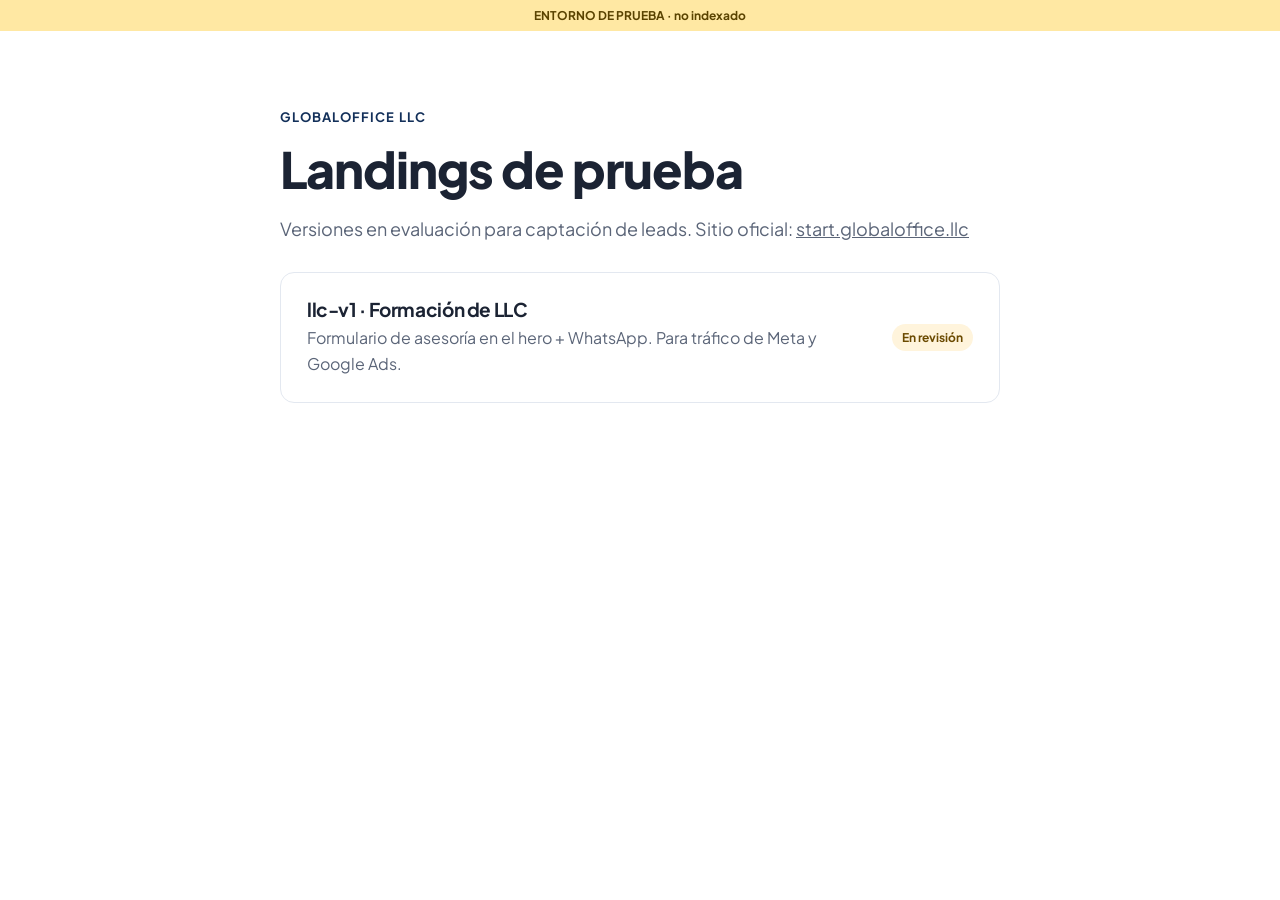
==== index.html @ 859d2075 "Laboratorio de landings: estructura base + landing llc-v1 - Estilos y config compartidos (assets/) -" ====
<!doctype html>
<html lang="es">
<head>
  <meta charset="utf-8">
  <meta name="viewport" content="width=device-width, initial-scale=1">
  <meta name="robots" content="noindex, nofollow">
  <title>Landings de prueba | GlobalOffice LLC</title>
  <link href="https://fonts.googleapis.com/css2?family=Plus+Jakarta+Sans:wght@400;600;700;800&display=swap" rel="stylesheet">
  <link rel="stylesheet" href="assets/base.css">
  <style>
    .list { display: grid; gap: 14px; margin-top: 28px; }
    .item { display: flex; justify-content: space-between; align-items: center; gap: 16px; text-decoration: none; }
    .item:hover { border-color: var(--navy-2); }
    .tag { font-size: 12px; font-weight: 700; padding: 4px 10px; border-radius: 99px; background: #FFF4DC; color: #6B4A00; white-space: nowrap; }
  </style>
</head>
<body>
<div class="test-ribbon">ENTORNO DE PRUEBA · no indexado</div>
<section>
  <div class="wrap" style="max-width:760px">
    <span class="eyebrow" style="color:var(--navy-2)">GlobalOffice LLC</span>
    <h1>Landings de prueba</h1>
    <p class="lead">Versiones en evaluación para captación de leads. Sitio oficial: <a href="https://start.globaloffice.llc/">start.globaloffice.llc</a></p>
    <div class="list">
      <a class="card item" href="landings/llc-v1/">
        <div><h3 style="margin:0 0 4px">llc-v1 · Formación de LLC</h3><p>Formulario de asesoría en el hero + WhatsApp. Para tráfico de Meta y Google Ads.</p></div>
        <span class="tag">En revisión</span>
      </a>
    </div>
  </div>
</section>
</body>
</html>
---- assets/base.css ----
/* GlobalOffice LLC — estilos base para landings de prueba.
   Cambiá los colores y tipografías acá y se aplican a todas las landings. */
:root {
  --navy: #0B1F3A;
  --navy-2: #13305A;
  --accent: #F2B33D;
  --accent-ink: #1A1300;
  --green: #1FA855;
  --ink: #1B2333;
  --muted: #5B6578;
  --line: #E3E8F0;
  --bg: #FFFFFF;
  --bg-soft: #F5F7FB;
  --radius: 14px;
  --shadow: 0 10px 30px rgba(11, 31, 58, .10);
  --font: "Plus Jakarta Sans", system-ui, -apple-system, "Segoe UI", Roboto, sans-serif;
}

* { box-sizing: border-box; }
html { scroll-behavior: smooth; }
body { margin: 0; font-family: var(--font); color: var(--ink); background: var(--bg); line-height: 1.6; -webkit-font-smoothing: antialiased; }
img { max-width: 100%; display: block; }
a { color: inherit; }
.wrap { width: 100%; max-width: 1120px; margin: 0 auto; padding: 0 20px; }

/* Botones */
.btn { display: inline-flex; align-items: center; justify-content: center; gap: 8px; padding: 14px 22px; border-radius: 10px; font-weight: 700; font-size: 16px; text-decoration: none; border: 0; cursor: pointer; transition: transform .15s, box-shadow .15s, background .15s; }
.btn:hover { transform: translateY(-1px); }
.btn-primary { background: var(--accent); color: var(--accent-ink); box-shadow: 0 6px 18px rgba(242, 179, 61, .35); }
.btn-wa { background: var(--green); color: #fff; }
.btn-ghost { background: transparent; color: #fff; border: 1.5px solid rgba(255,255,255,.35); }
.btn-block { width: 100%; }

/* Header */
.top { position: sticky; top: 0; z-index: 20; background: rgba(11, 31, 58, .96); backdrop-filter: blur(6px); }
.top .wrap { display: flex; align-items: center; justify-content: space-between; height: 64px; }
.logo { color: #fff; font-weight: 800; font-size: 19px; text-decoration: none; letter-spacing: -.2px; }
.logo span { color: var(--accent); }
.top .btn { padding: 10px 16px; font-size: 14px; }

/* Secciones */
section { padding: 72px 0; }
.eyebrow { display: inline-block; font-size: 13px; font-weight: 700; letter-spacing: .08em; text-transform: uppercase; color: var(--accent); margin-bottom: 12px; }
h1, h2, h3 { line-height: 1.15; letter-spacing: -.02em; margin: 0 0 14px; }
h1 { font-size: clamp(32px, 5vw, 50px); font-weight: 800; }
h2 { font-size: clamp(26px, 3.6vw, 36px); font-weight: 800; }
h3 { font-size: 19px; font-weight: 700; }
.lead { font-size: 18px; color: var(--muted); }
.center { text-align: center; }
.soft { background: var(--bg-soft); }
.dark { background: linear-gradient(160deg, var(--navy) 0%, var(--navy-2) 100%); color: #fff; }
.dark .lead { color: rgba(255,255,255,.78); }

/* Grillas y tarjetas */
.grid { display: grid; gap: 20px; }
.g3 { grid-template-columns: repeat(3, 1fr); }
.card { background: #fff; border: 1px solid var(--line); border-radius: var(--radius); padding: 26px; }
.card p { color: var(--muted); margin: 0; }
.icon { width: 46px; height: 46px; border-radius: 12px; display: grid; place-items: center; background: #FFF4DC; font-size: 22px; margin-bottom: 14px; }

/* Formulario */
.form-card { background: #fff; color: var(--ink); border-radius: 18px; padding: 28px; box-shadow: var(--shadow); }
.form-card h3 { font-size: 21px; margin-bottom: 4px; }
.form-card .sub { color: var(--muted); font-size: 14px; margin: 0 0 18px; }
.field { margin-bottom: 14px; }
.field label { display: block; font-size: 13px; font-weight: 700; margin-bottom: 6px; }
.field input, .field select { width: 100%; padding: 13px 14px; border: 1.5px solid var(--line); border-radius: 10px; font: inherit; font-size: 16px; background: #fff; color: var(--ink); }
.field input:focus, .field select:focus { outline: none; border-color: var(--navy-2); box-shadow: 0 0 0 3px rgba(19, 48, 90, .12); }
.fine { font-size: 12px; color: var(--muted); margin: 12px 0 0; text-align: center; }
.ok { display: none; text-align: center; padding: 20px 6px; }
.ok .big { font-size: 42px; }

/* FAQ */
details { border-bottom: 1px solid var(--line); padding: 18px 0; }
summary { font-weight: 700; cursor: pointer; list-style: none; display: flex; justify-content: space-between; gap: 12px; }
summary::after { content: "+"; font-size: 22px; line-height: 1; color: var(--navy-2); }
details[open] summary::after { content: "–"; }
details p { color: var(--muted); margin: 10px 0 0; }

/* Footer */
footer { background: var(--navy); color: rgba(255,255,255,.7); font-size: 14px; padding: 32px 0; }
footer .wrap { display: flex; justify-content: space-between; flex-wrap: wrap; gap: 12px; }

/* Botón flotante WhatsApp */
.wa-float { position: fixed; right: 18px; bottom: 18px; z-index: 30; width: 56px; height: 56px; border-radius: 50%; background: var(--green); display: grid; place-items: center; box-shadow: 0 8px 22px rgba(0,0,0,.25); }
.wa-float svg { width: 28px; height: 28px; fill: #fff; }

/* Cinta de entorno de prueba */
.test-ribbon { background: #FFE8A3; color: #5A4300; font-size: 12px; font-weight: 700; text-align: center; padding: 6px 12px; }

@media (max-width: 860px) {
  .g3 { grid-template-columns: 1fr; }
  section { padding: 56px 0; }
}
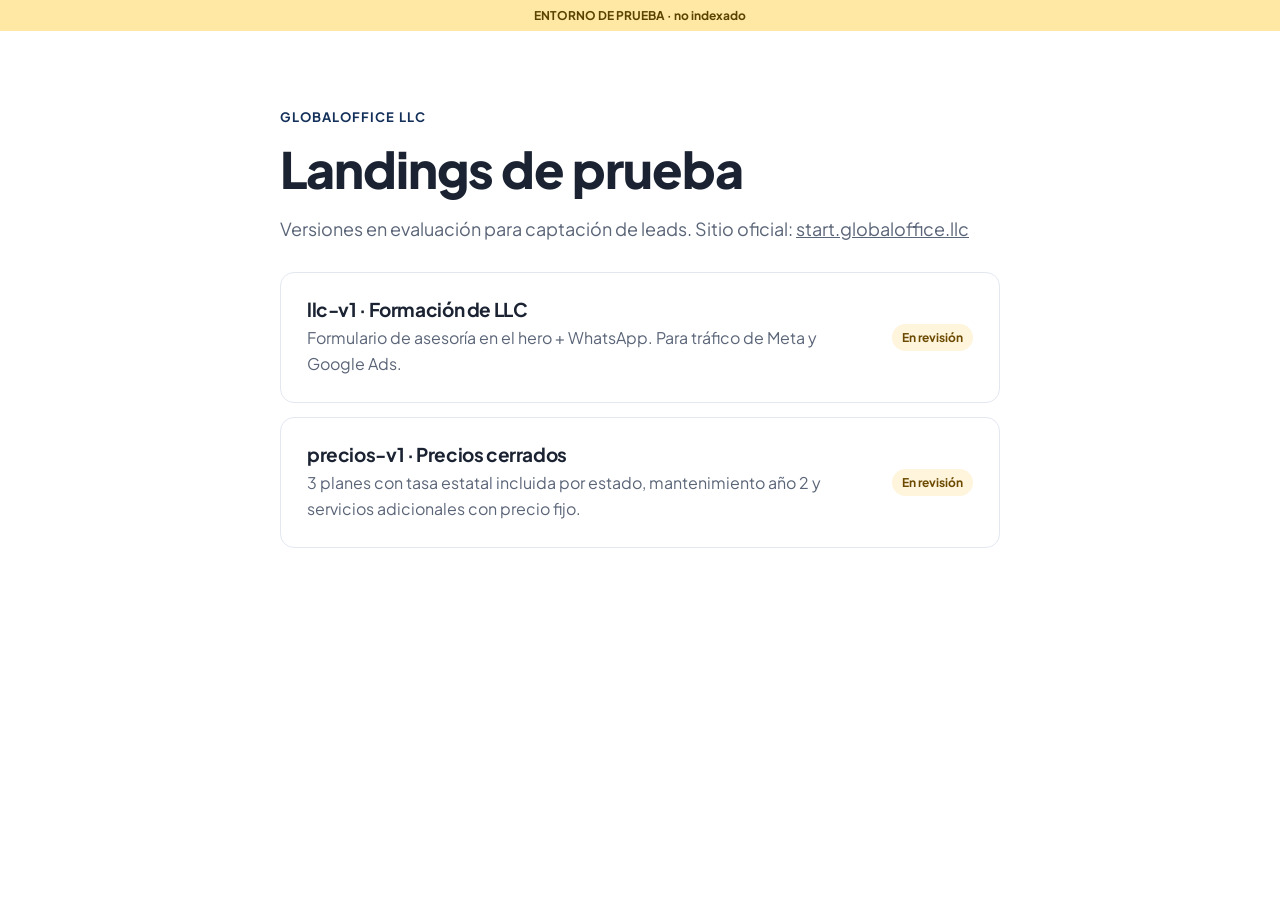
==== commit 385c424a: "Landing precios-v1: precios cerrados con tasa estatal por estado, mantenimiento y servicios adiciona" ====
--- a/index.html
+++ b/index.html
@@ -26,6 +26,10 @@
         <div><h3 style="margin:0 0 4px">llc-v1 · Formación de LLC</h3><p>Formulario de asesoría en el hero + WhatsApp. Para tráfico de Meta y Google Ads.</p></div>
         <span class="tag">En revisión</span>
       </a>
+      <a class="card item" href="landings/precios-v1/">
+        <div><h3 style="margin:0 0 4px">precios-v1 · Precios cerrados</h3><p>3 planes con tasa estatal incluida por estado, mantenimiento año 2 y servicios adicionales con precio fijo.</p></div>
+        <span class="tag">En revisión</span>
+      </a>
     </div>
   </div>
 </section>
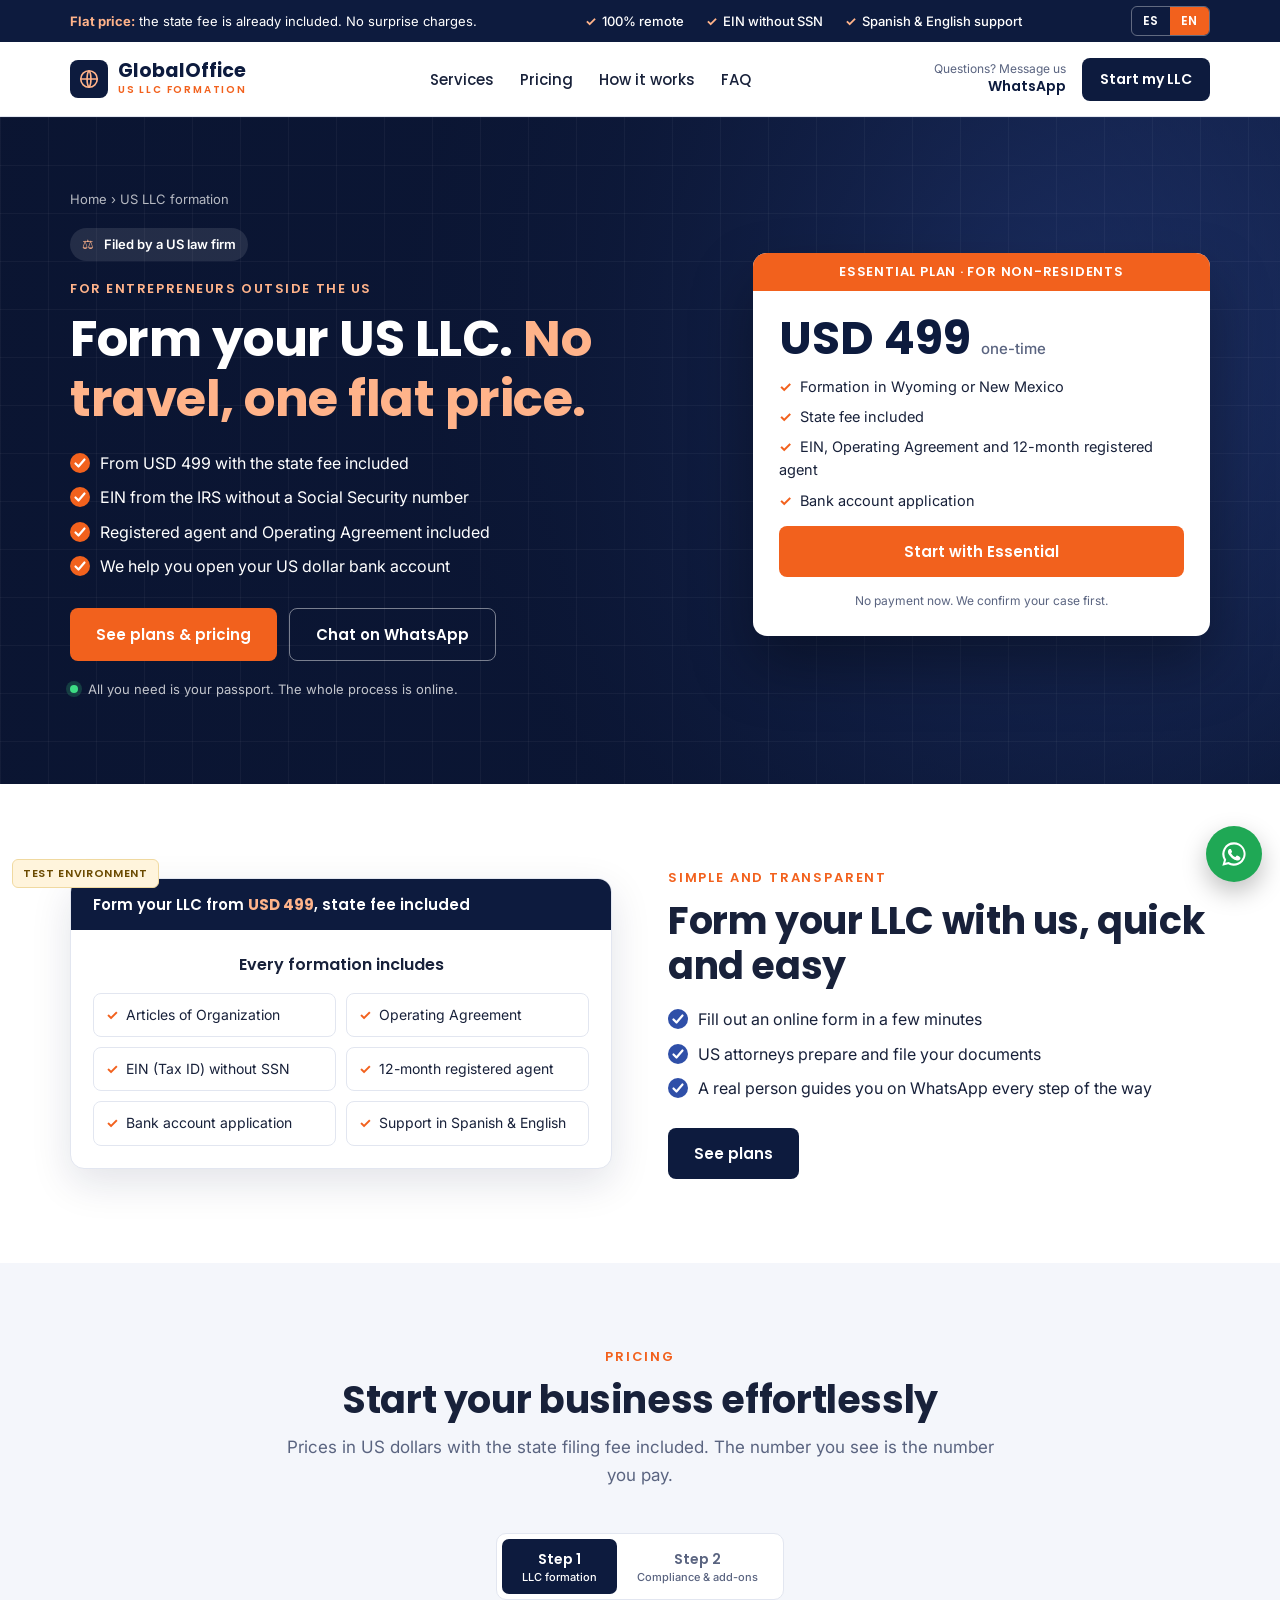
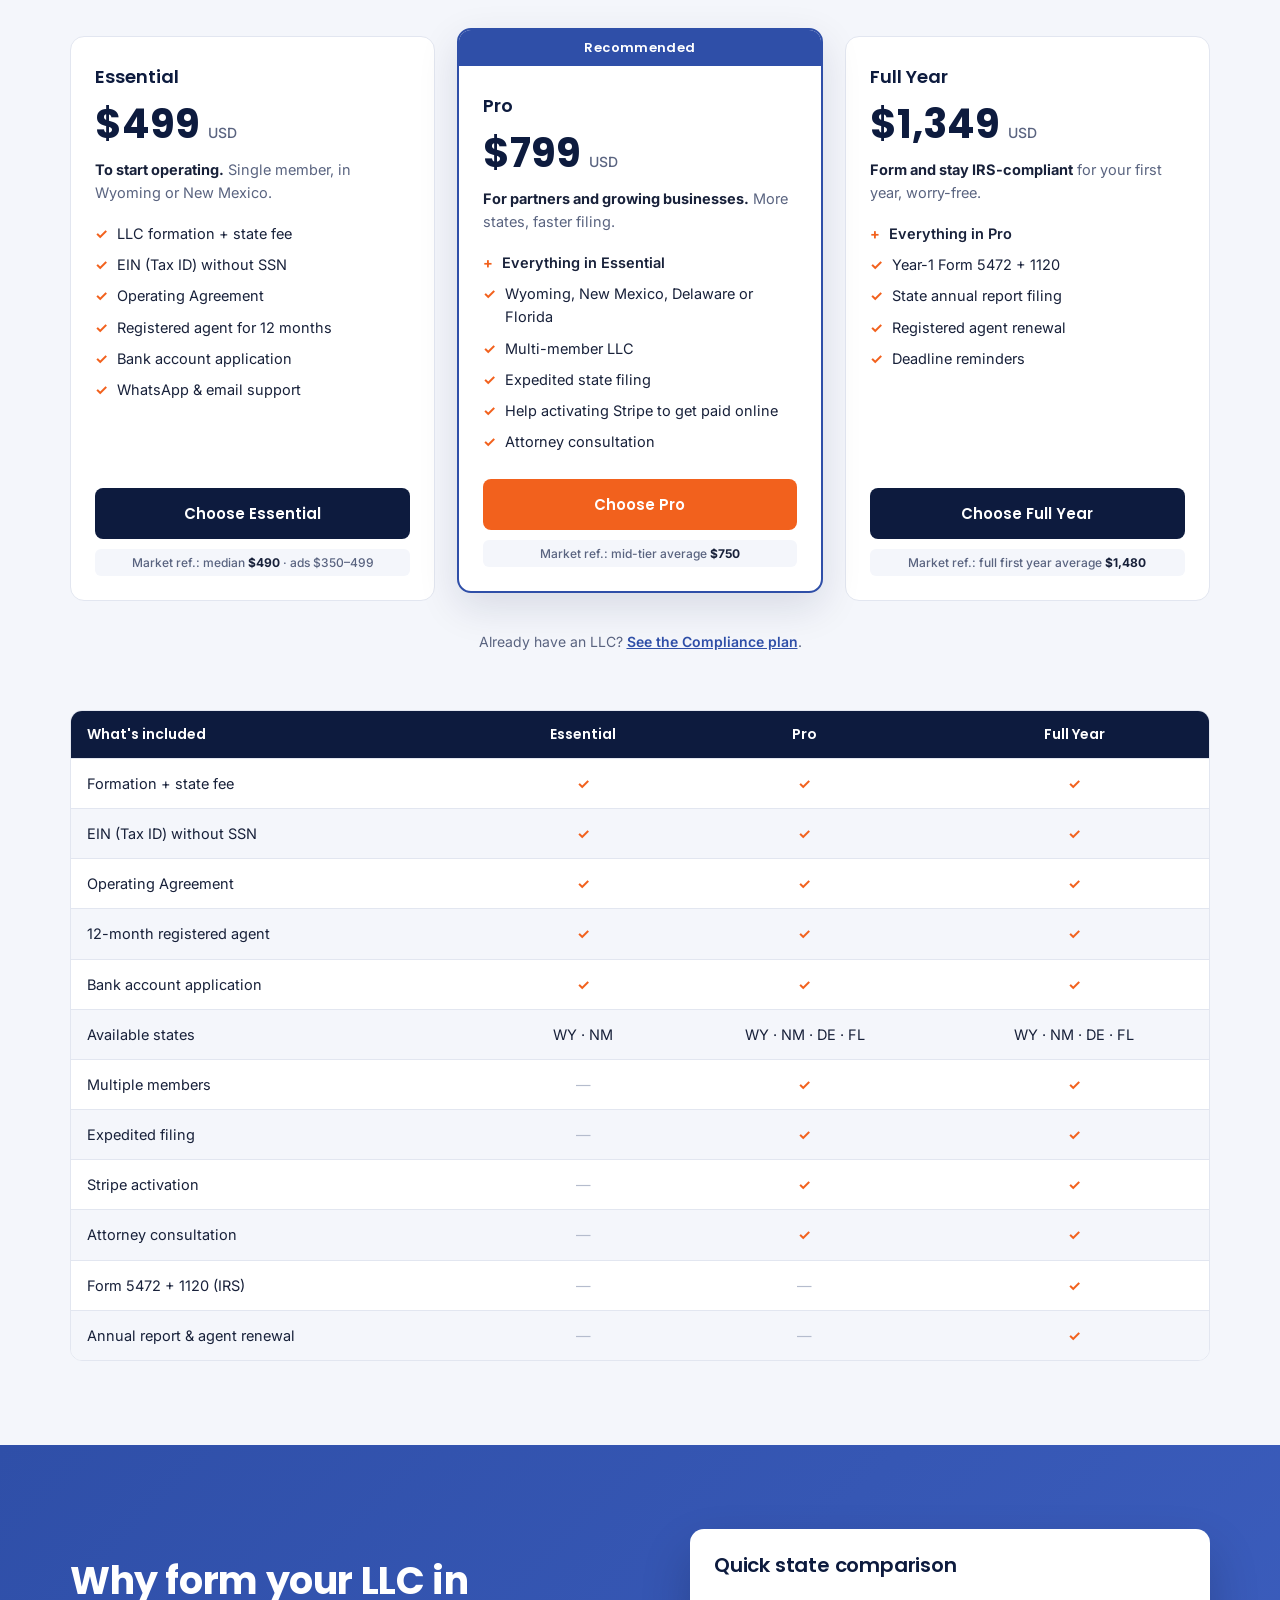
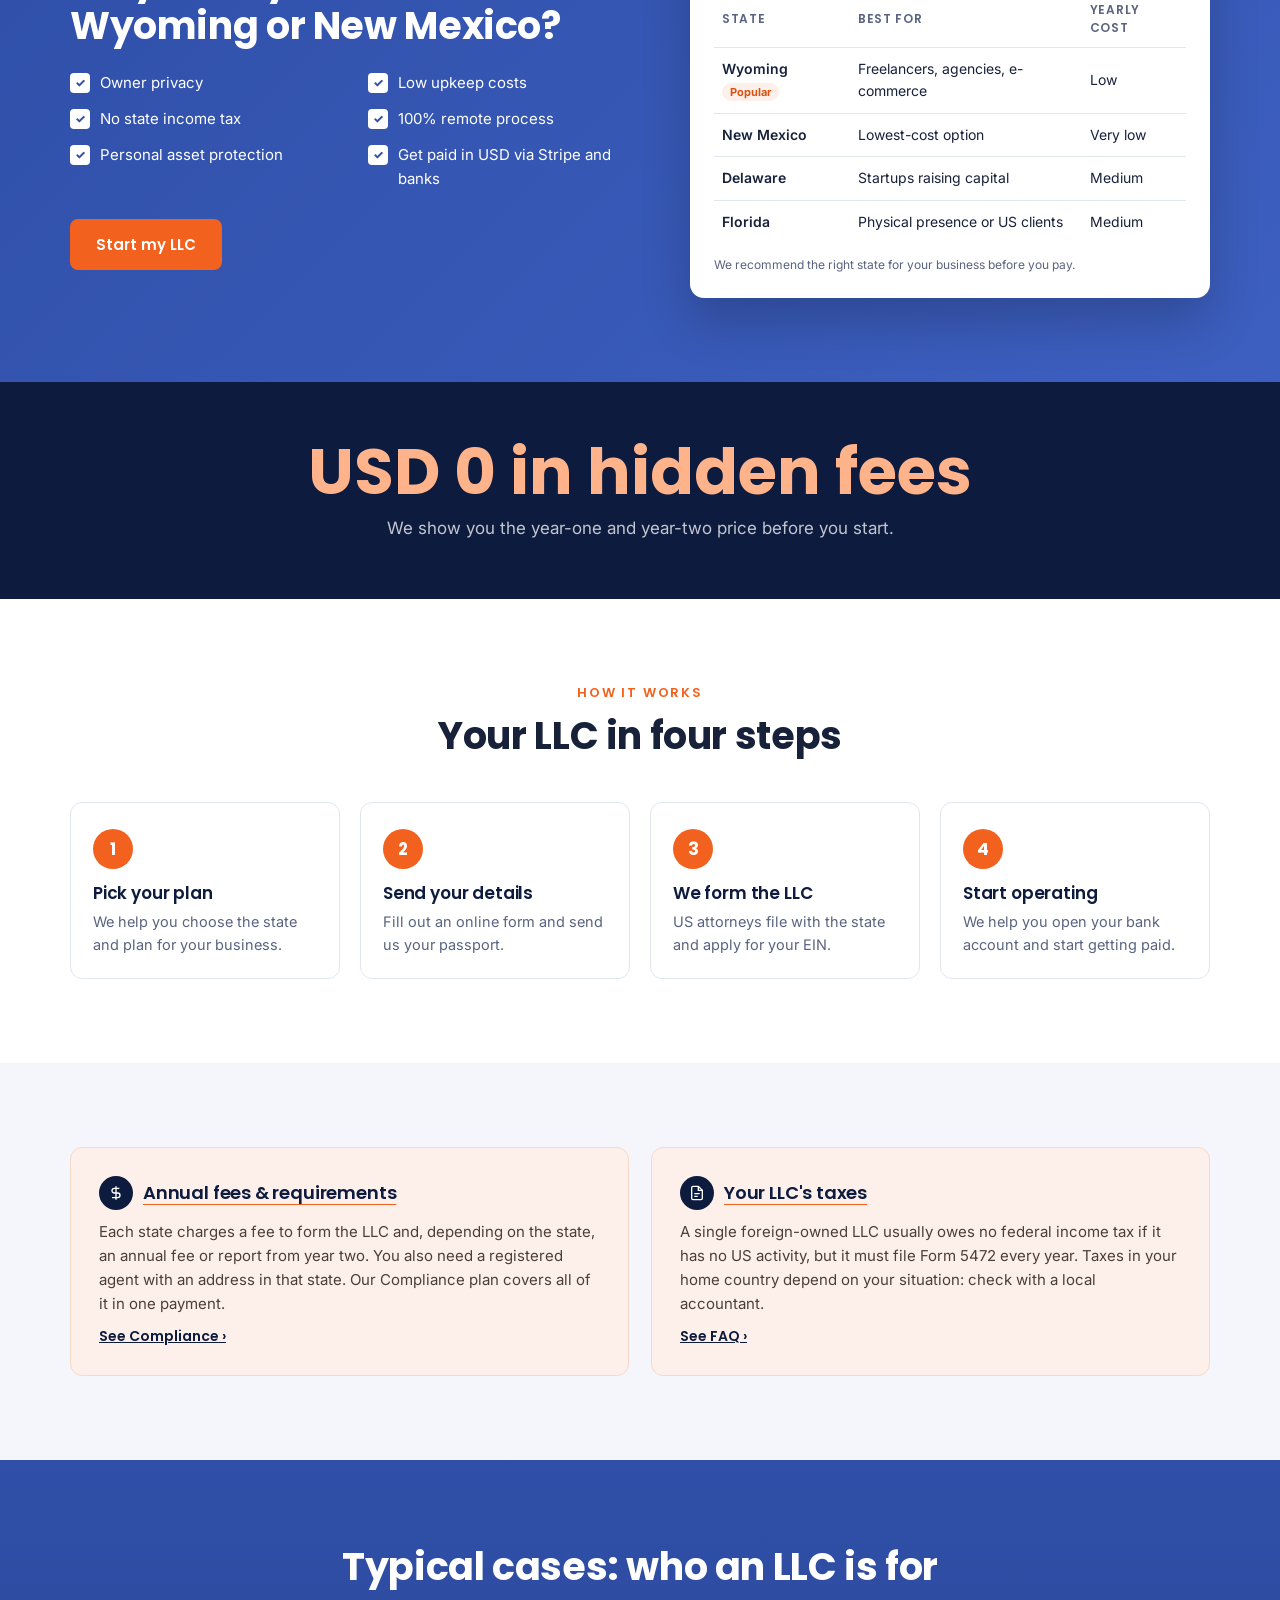
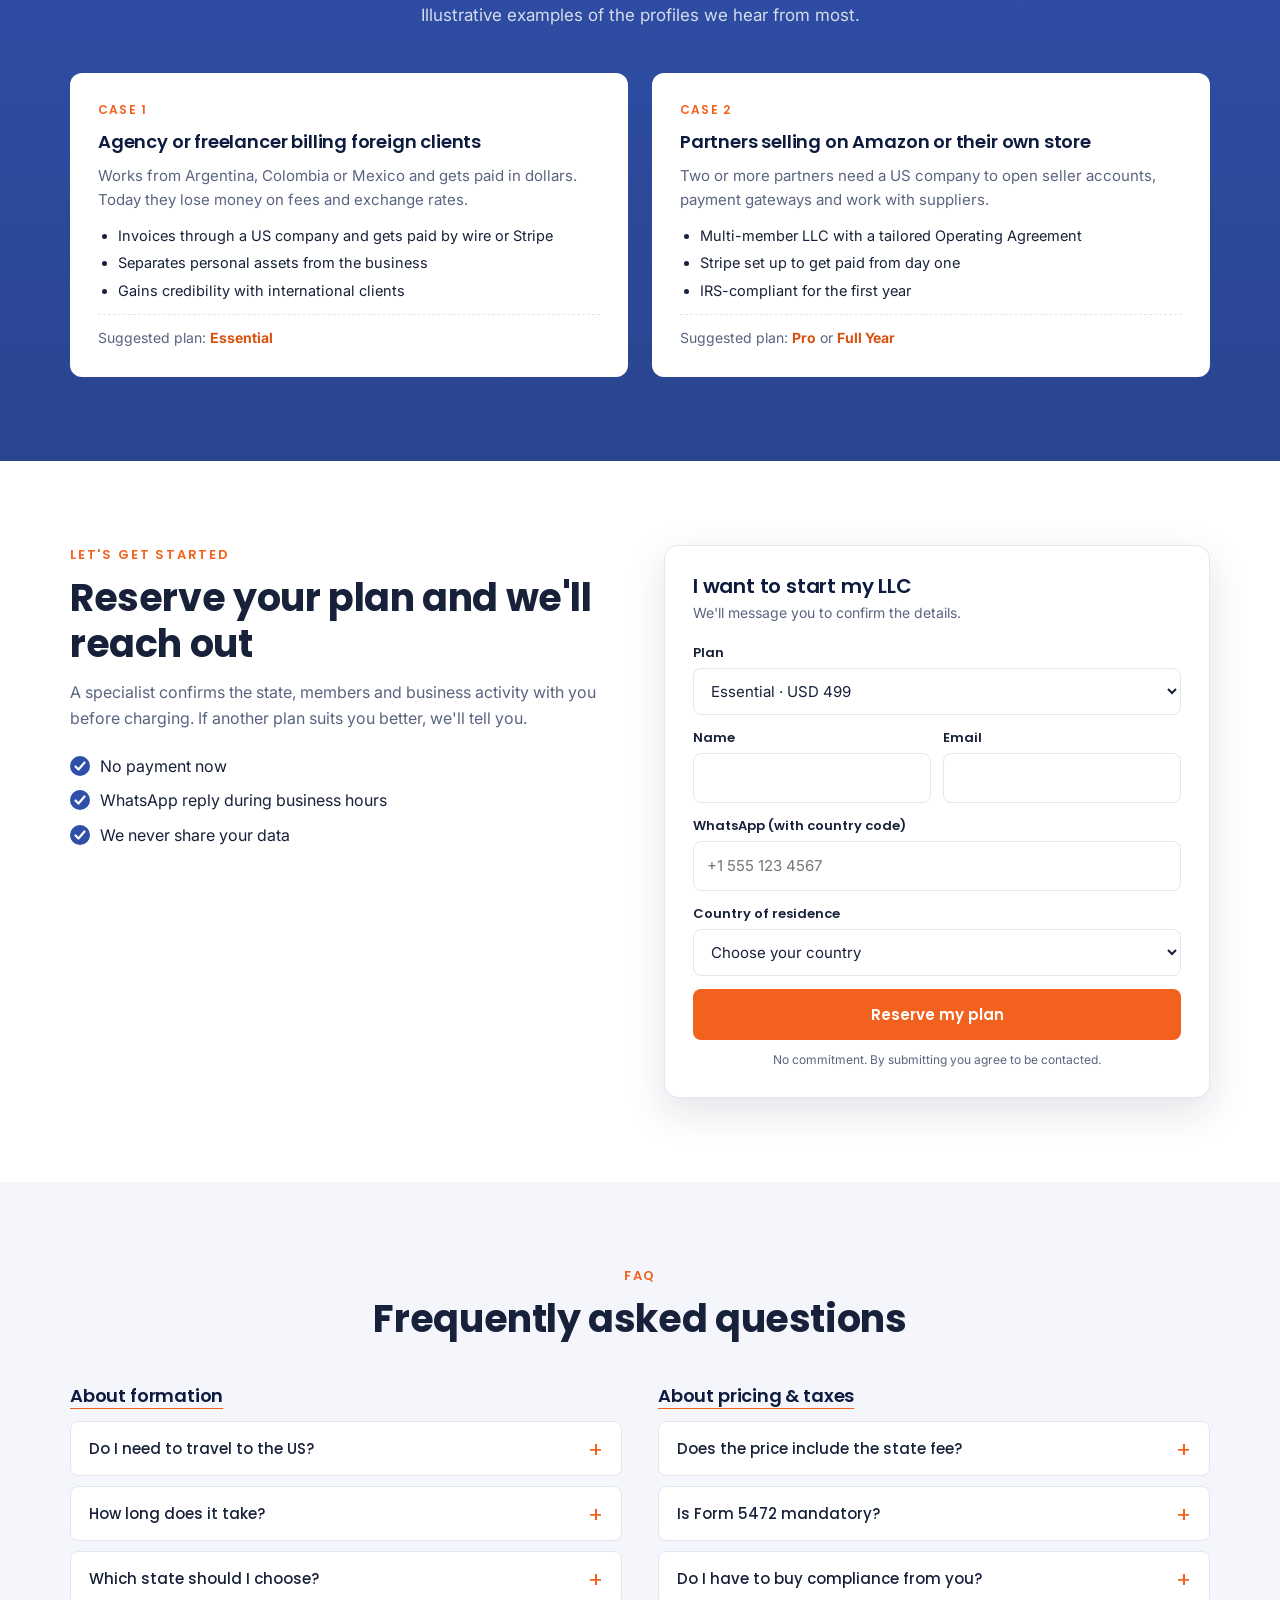
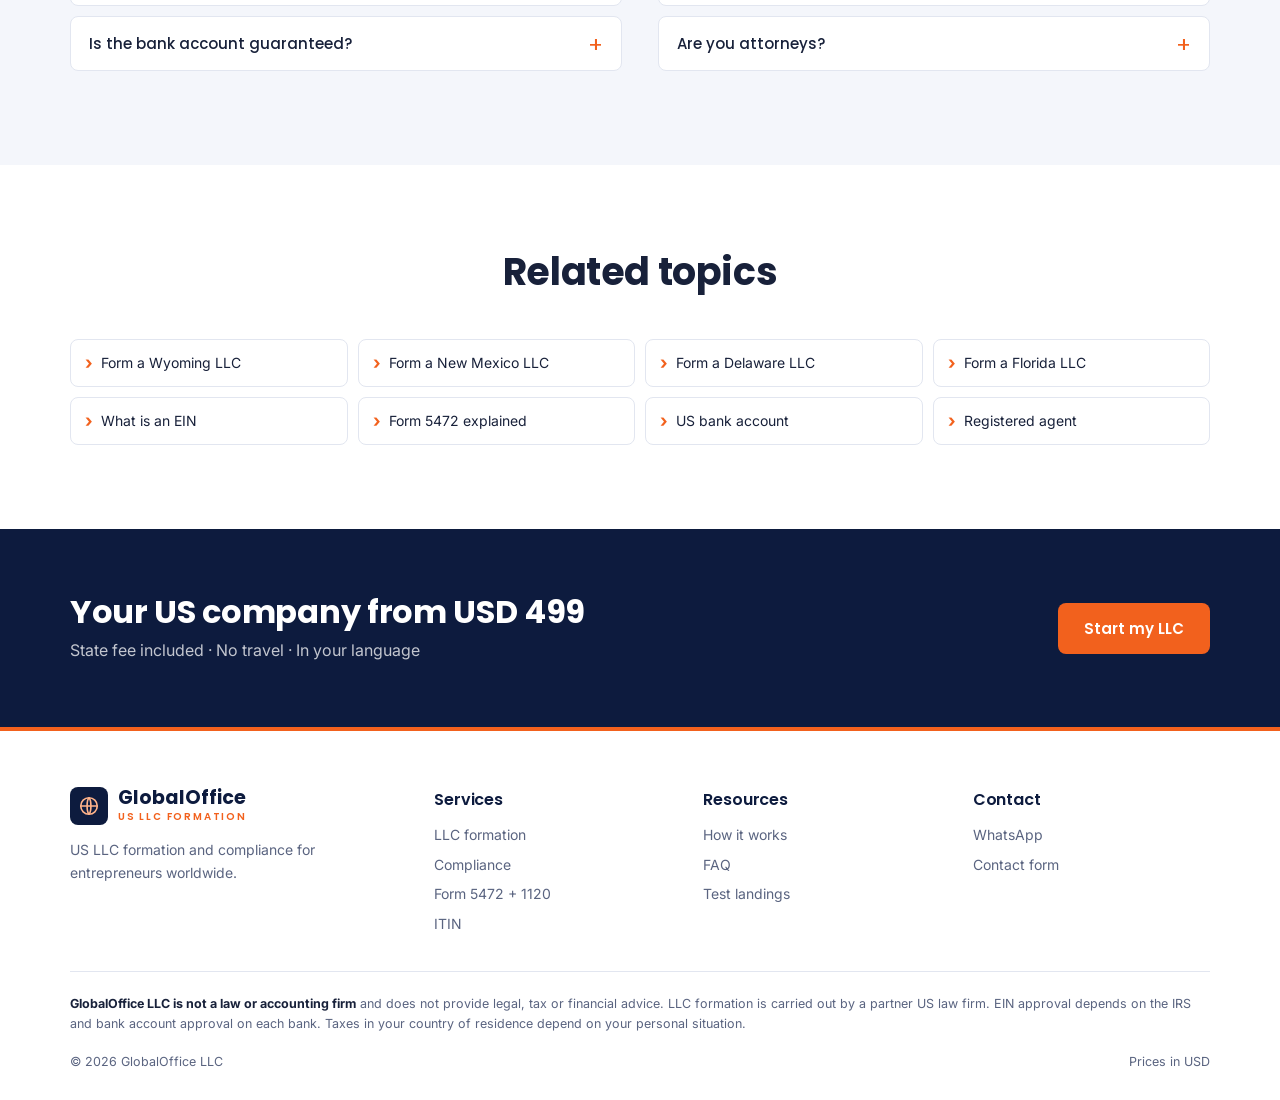
==== commit 359d198c: "Sitio v2: home bilingüe ES/EN con estilo bufete (azul + naranja) y paquetes del benchmark - Esencial" ====
--- a/index.html
+++ b/index.html
@@ -4,34 +4,573 @@
   <meta charset="utf-8">
   <meta name="viewport" content="width=device-width, initial-scale=1">
   <meta name="robots" content="noindex, nofollow">
-  <title>Landings de prueba | GlobalOffice LLC</title>
-  <link href="https://fonts.googleapis.com/css2?family=Plus+Jakarta+Sans:wght@400;600;700;800&display=swap" rel="stylesheet">
-  <link rel="stylesheet" href="assets/base.css">
-  <style>
-    .list { display: grid; gap: 14px; margin-top: 28px; }
-    .item { display: flex; justify-content: space-between; align-items: center; gap: 16px; text-decoration: none; }
-    .item:hover { border-color: var(--navy-2); }
-    .tag { font-size: 12px; font-weight: 700; padding: 4px 10px; border-radius: 99px; background: #FFF4DC; color: #6B4A00; white-space: nowrap; }
-  </style>
+  <title>Abre tu LLC en Estados Unidos | GlobalOffice LLC</title>
+  <meta name="title-es" content="Abre tu LLC en Estados Unidos | GlobalOffice LLC">
+  <meta name="title-en" content="Form your US LLC from anywhere | GlobalOffice LLC">
+  <meta name="description" content="Formación de LLC en Estados Unidos para emprendedores de Latinoamérica. Precio cerrado con tasa estatal incluida, EIN sin SSN y acompañamiento en español.">
+  <link rel="preconnect" href="https://fonts.googleapis.com">
+  <link rel="preconnect" href="https://fonts.gstatic.com" crossorigin>
+  <link href="https://fonts.googleapis.com/css2?family=Inter:wght@400;500;600&family=Poppins:wght@500;600;700&display=swap" rel="stylesheet">
+  <link rel="stylesheet" href="assets/site.css">
 </head>
 <body>
-<div class="test-ribbon">ENTORNO DE PRUEBA · no indexado</div>
+
+<!-- Barra de anuncio -->
+<div class="announce">
+  <div class="wrap">
+    <div class="msg">
+      <span class="es"><b>Precio cerrado:</b> la tasa del estado ya está incluida. Sin cargos sorpresa.</span>
+      <span class="en"><b>Flat price:</b> the state fee is already included. No surprise charges.</span>
+    </div>
+    <div class="feats">
+      <span><span class="es">100% remoto</span><span class="en">100% remote</span></span>
+      <span><span class="es">EIN sin SSN</span><span class="en">EIN without SSN</span></span>
+      <span><span class="es">Soporte en español</span><span class="en">Spanish &amp; English support</span></span>
+    </div>
+    <div class="lang" role="group" aria-label="Idioma / Language">
+      <button type="button" data-set-lang="es" aria-pressed="true">ES</button>
+      <button type="button" data-set-lang="en" aria-pressed="false">EN</button>
+    </div>
+  </div>
+</div>
+
+<!-- Header -->
+<header class="header">
+  <div class="wrap">
+    <a class="logo" href="#top" aria-label="GlobalOffice LLC">
+      <span class="logo-mark" aria-hidden="true">
+        <svg width="22" height="22" viewBox="0 0 24 24" fill="none" stroke="#FFB38A" stroke-width="1.8"><circle cx="12" cy="12" r="9"/><path d="M3 12h18M12 3c2.8 3 2.8 15 0 18M12 3c-2.8 3-2.8 15 0 18"/></svg>
+      </span>
+      <span class="logo-text">GlobalOffice<small>US LLC FORMATION</small></span>
+    </a>
+    <nav class="nav" aria-label="Principal">
+      <a href="#incluye"><span class="es">Servicios</span><span class="en">Services</span></a>
+      <a href="#precios"><span class="es">Precios</span><span class="en">Pricing</span></a>
+      <a href="#como"><span class="es">Cómo funciona</span><span class="en">How it works</span></a>
+      <a href="#faq"><span class="es">Preguntas</span><span class="en">FAQ</span></a>
+    </nav>
+    <div class="head-cta">
+      <div class="contact">
+        <span class="es">¿Tienes dudas? Escríbenos</span><span class="en">Questions? Message us</span><br>
+        <a data-wa-es="Hola, quiero información para abrir mi LLC." data-wa-en="Hi, I'd like information about forming my LLC." href="#contacto">WhatsApp</a>
+      </div>
+      <a class="btn btn-navy" href="#contacto"><span class="es">Empezar mi LLC</span><span class="en">Start my LLC</span></a>
+    </div>
+  </div>
+</header>
+
+<main id="top">
+
+<!-- Hero -->
+<section class="hero">
+  <div class="wrap">
+    <div>
+      <div class="crumb"><span class="es">Inicio › Formación de LLC en EE.UU.</span><span class="en">Home › US LLC formation</span></div>
+      <span class="rating"><span class="flag" aria-hidden="true">⚖</span><span class="es">Trámite ejecutado por un estudio de abogados de EE.UU.</span><span class="en">Filed by a US law firm</span></span>
+      <p class="hero-kicker"><span class="es">Para emprendedores de Latinoamérica</span><span class="en">For entrepreneurs outside the US</span></p>
+      <h1>
+        <span class="es">Abre tu LLC en Estados Unidos. <em>Sin viajar y con precio cerrado.</em></span>
+        <span class="en">Form your US LLC. <em>No travel, one flat price.</em></span>
+      </h1>
+      <ul class="checks">
+        <li><span class="es">Desde USD 499 con la tasa estatal incluida</span><span class="en">From USD 499 with the state fee included</span></li>
+        <li><span class="es">EIN ante el IRS sin número de Seguro Social</span><span class="en">EIN from the IRS without a Social Security number</span></li>
+        <li><span class="es">Agente registrado y Operating Agreement incluidos</span><span class="en">Registered agent and Operating Agreement included</span></li>
+        <li><span class="es">Te ayudamos a abrir tu cuenta bancaria en dólares</span><span class="en">We help you open your US dollar bank account</span></li>
+      </ul>
+      <div class="hero-ctas">
+        <a class="btn btn-orange" href="#precios"><span class="es">Ver planes y precios</span><span class="en">See plans &amp; pricing</span></a>
+        <a class="btn btn-line" data-wa-es="Hola, quiero hablar con un especialista sobre mi LLC." data-wa-en="Hi, I'd like to talk to a specialist about my LLC." href="#contacto"><span class="es">Hablar por WhatsApp</span><span class="en">Chat on WhatsApp</span></a>
+      </div>
+      <p class="hero-note"><span class="dot"></span><span class="es">Solo necesitas tu pasaporte. Todo el proceso es online.</span><span class="en">All you need is your passport. The whole process is online.</span></p>
+    </div>
+
+    <aside class="hero-card" aria-label="Plan Esencial">
+      <div class="hc-top"><span class="es">Plan Esencial · Para extranjeros</span><span class="en">Essential plan · For non-residents</span></div>
+      <div class="hc-body">
+        <div class="price">USD 499 <small><span class="es">pago único</span><span class="en">one-time</span></small></div>
+        <ul>
+          <li><span class="es">Formación en Wyoming o New Mexico</span><span class="en">Formation in Wyoming or New Mexico</span></li>
+          <li><span class="es">Tasa estatal incluida</span><span class="en">State fee included</span></li>
+          <li><span class="es">EIN, Operating Agreement y agente registrado 12 meses</span><span class="en">EIN, Operating Agreement and 12-month registered agent</span></li>
+          <li><span class="es">Solicitud de cuenta bancaria</span><span class="en">Bank account application</span></li>
+        </ul>
+        <a class="btn btn-orange btn-block" href="#contacto" data-plan="esencial"><span class="es">Empezar con Esencial</span><span class="en">Start with Essential</span></a>
+        <p class="fine"><span class="es">Sin pago ahora. Primero confirmamos tu caso.</span><span class="en">No payment now. We confirm your case first.</span></p>
+      </div>
+    </aside>
+  </div>
+</section>
+
+<!-- Qué incluye -->
+<section id="incluye">
+  <div class="wrap includes">
+    <div class="inc-box">
+      <div class="ib-head"><span class="es">Abre tu LLC desde <b>USD 499</b>, tasa estatal incluida</span><span class="en">Form your LLC from <b>USD 499</b>, state fee included</span></div>
+      <div class="ib-body">
+        <p><span class="es">Cada formación incluye</span><span class="en">Every formation includes</span></p>
+        <div class="inc-grid">
+          <span><span class="es">Articles of Organization</span><span class="en">Articles of Organization</span></span>
+          <span><span class="es">Operating Agreement</span><span class="en">Operating Agreement</span></span>
+          <span><span class="es">EIN (Tax ID) sin SSN</span><span class="en">EIN (Tax ID) without SSN</span></span>
+          <span><span class="es">Agente registrado 12 meses</span><span class="en">12-month registered agent</span></span>
+          <span><span class="es">Solicitud de cuenta bancaria</span><span class="en">Bank account application</span></span>
+          <span><span class="es">Acompañamiento en español</span><span class="en">Support in Spanish &amp; English</span></span>
+        </div>
+      </div>
+    </div>
+    <div class="inc-copy">
+      <span class="kicker"><span class="es">Simple y transparente</span><span class="en">Simple and transparent</span></span>
+      <h2><span class="es">Forma tu LLC con nosotros, rápido y sin vueltas</span><span class="en">Form your LLC with us, quick and easy</span></h2>
+      <ul class="checks">
+        <li><span class="es">Completas un formulario online en pocos minutos</span><span class="en">Fill out an online form in a few minutes</span></li>
+        <li><span class="es">Abogados de EE.UU. preparan y presentan tus documentos</span><span class="en">US attorneys prepare and file your documents</span></li>
+        <li><span class="es">Una persona real te acompaña por WhatsApp en cada paso</span><span class="en">A real person guides you on WhatsApp every step of the way</span></li>
+      </ul>
+      <a class="btn btn-navy" href="#precios"><span class="es">Ver planes</span><span class="en">See plans</span></a>
+    </div>
+  </div>
+</section>
+
+<!-- Precios -->
+<section id="precios" class="soft">
+  <div class="wrap">
+    <div class="sec-head">
+      <span class="kicker"><span class="es">Precios</span><span class="en">Pricing</span></span>
+      <h2><span class="es">Empieza tu empresa sin complicaciones</span><span class="en">Start your business effortlessly</span></h2>
+      <p><span class="es">Precios en dólares, con la tasa estatal de formación incluida. El número que ves es el que pagas.</span><span class="en">Prices in US dollars with the state filing fee included. The number you see is the number you pay.</span></p>
+    </div>
+
+    <div class="tabs-wrap">
+      <div class="tabs" role="tablist" aria-label="Tipo de plan">
+        <button type="button" role="tab" id="tab-form" aria-controls="panel-form" aria-selected="true">
+          <span class="es">Paso 1</span><span class="en">Step 1</span>
+          <small><span class="es">Formación de la LLC</span><span class="en">LLC formation</span></small>
+        </button>
+        <button type="button" role="tab" id="tab-maint" aria-controls="panel-maint" aria-selected="false" tabindex="-1">
+          <span class="es">Paso 2</span><span class="en">Step 2</span>
+          <small><span class="es">Mantenimiento y extras</span><span class="en">Compliance &amp; add-ons</span></small>
+        </button>
+      </div>
+    </div>
+
+    <!-- Panel formación -->
+    <div id="panel-form" role="tabpanel" aria-labelledby="tab-form">
+      <div class="plans">
+        <article class="plan">
+          <div class="pb">
+            <div class="name"><span class="es">Esencial</span><span class="en">Essential</span></div>
+            <div class="amount">$499 <small>USD</small></div>
+            <p class="for"><span class="es"><b>Para empezar a operar.</b> Un socio, en Wyoming o New Mexico.</span><span class="en"><b>To start operating.</b> Single member, in Wyoming or New Mexico.</span></p>
+            <ul>
+              <li><span class="es">Formación de la LLC + tasa estatal</span><span class="en">LLC formation + state fee</span></li>
+              <li><span class="es">EIN (Tax ID) sin SSN</span><span class="en">EIN (Tax ID) without SSN</span></li>
+              <li><span class="es">Operating Agreement</span><span class="en">Operating Agreement</span></li>
+              <li><span class="es">Agente registrado por 12 meses</span><span class="en">Registered agent for 12 months</span></li>
+              <li><span class="es">Solicitud de cuenta bancaria</span><span class="en">Bank account application</span></li>
+              <li><span class="es">Soporte por WhatsApp y email</span><span class="en">WhatsApp &amp; email support</span></li>
+            </ul>
+          </div>
+          <div class="pf">
+            <a class="btn btn-navy btn-block" href="#contacto" data-plan="esencial"><span class="es">Elegir Esencial</span><span class="en">Choose Essential</span></a>
+            <p class="ref"><span class="es">Ref. mercado: mediana <b>$490</b> · anuncios $350–499</span><span class="en">Market ref.: median <b>$490</b> · ads $350–499</span></p>
+          </div>
+        </article>
+
+        <article class="plan featured">
+          <div class="ribbon"><span class="es">Recomendado</span><span class="en">Recommended</span></div>
+          <div class="pb">
+            <div class="name">Pro</div>
+            <div class="amount">$799 <small>USD</small></div>
+            <p class="for"><span class="es"><b>Para socios y negocios con más volumen.</b> Más estados y más rapidez.</span><span class="en"><b>For partners and growing businesses.</b> More states, faster filing.</span></p>
+            <ul>
+              <li class="plus"><span class="es">Todo lo del plan Esencial</span><span class="en">Everything in Essential</span></li>
+              <li><span class="es">Wyoming, New Mexico, Delaware o Florida</span><span class="en">Wyoming, New Mexico, Delaware or Florida</span></li>
+              <li><span class="es">LLC con varios socios</span><span class="en">Multi-member LLC</span></li>
+              <li><span class="es">Trámite exprés ante el estado</span><span class="en">Expedited state filing</span></li>
+              <li><span class="es">Ayuda para activar Stripe y cobrar online</span><span class="en">Help activating Stripe to get paid online</span></li>
+              <li><span class="es">Consulta con abogado</span><span class="en">Attorney consultation</span></li>
+            </ul>
+          </div>
+          <div class="pf">
+            <a class="btn btn-orange btn-block" href="#contacto" data-plan="pro"><span class="es">Elegir Pro</span><span class="en">Choose Pro</span></a>
+            <p class="ref"><span class="es">Ref. mercado: plan intermedio promedio <b>$750</b></span><span class="en">Market ref.: mid-tier average <b>$750</b></span></p>
+          </div>
+        </article>
+
+        <article class="plan">
+          <div class="pb">
+            <div class="name"><span class="es">Año Cubierto</span><span class="en">Full Year</span></div>
+            <div class="amount">$1,349 <small>USD</small></div>
+            <p class="for"><span class="es"><b>Abrir y cumplir con el IRS</b> el primer año, sin preocuparte.</span><span class="en"><b>Form and stay IRS-compliant</b> for your first year, worry-free.</span></p>
+            <ul>
+              <li class="plus"><span class="es">Todo lo del plan Pro</span><span class="en">Everything in Pro</span></li>
+              <li><span class="es">Form 5472 + 1120 del primer año</span><span class="en">Year-1 Form 5472 + 1120</span></li>
+              <li><span class="es">Presentación del reporte anual del estado</span><span class="en">State annual report filing</span></li>
+              <li><span class="es">Renovación del agente registrado</span><span class="en">Registered agent renewal</span></li>
+              <li><span class="es">Recordatorio de vencimientos</span><span class="en">Deadline reminders</span></li>
+            </ul>
+          </div>
+          <div class="pf">
+            <a class="btn btn-navy btn-block" href="#contacto" data-plan="ano-cubierto"><span class="es">Elegir Año Cubierto</span><span class="en">Choose Full Year</span></a>
+            <p class="ref"><span class="es">Ref. mercado: primer año completo promedio <b>$1,480</b></span><span class="en">Market ref.: full first year average <b>$1,480</b></span></p>
+          </div>
+        </article>
+      </div>
+      <p class="plans-foot">
+        <span class="es">¿Ya tienes una LLC? <a href="#precios" data-open-tab="tab-maint">Mira el plan de Mantenimiento</a>.</span>
+        <span class="en">Already have an LLC? <a href="#precios" data-open-tab="tab-maint">See the Compliance plan</a>.</span>
+      </p>
+    </div>
+
+    <!-- Panel mantenimiento -->
+    <div id="panel-maint" role="tabpanel" aria-labelledby="tab-maint" hidden>
+      <div class="maint">
+        <article class="plan featured">
+          <div class="ribbon"><span class="es">Desde el segundo año</span><span class="en">From year two</span></div>
+          <div class="pb">
+            <div class="name"><span class="es">Mantenimiento</span><span class="en">Compliance</span></div>
+            <div class="amount">$649 <small><span class="es">USD / año</span><span class="en">USD / year</span></small></div>
+            <p class="for"><span class="es"><b>Tu LLC activa y en regla.</b> También si la formaste con otra empresa.</span><span class="en"><b>Keep your LLC active and in good standing.</b> Even if you formed it elsewhere.</span></p>
+            <ul>
+              <li><span class="es">Form 5472 + 1120 presentado por contador</span><span class="en">Form 5472 + 1120 filed by an accountant</span></li>
+              <li><span class="es">Reporte anual del estado</span><span class="en">State annual report</span></li>
+              <li><span class="es">Agente registrado por 12 meses</span><span class="en">Registered agent for 12 months</span></li>
+              <li><span class="es">Tasa estatal anual incluida (WY y NM)</span><span class="en">Annual state fee included (WY &amp; NM)</span></li>
+              <li><span class="es">Descuento si la LLC no tuvo movimientos</span><span class="en">Discount if the LLC had no activity</span></li>
+              <li><span class="es">Renovación automática, cancelas cuando quieras</span><span class="en">Auto-renews, cancel anytime</span></li>
+            </ul>
+          </div>
+          <div class="pf">
+            <a class="btn btn-orange btn-block" href="#contacto" data-plan="mantenimiento"><span class="es">Contratar Mantenimiento</span><span class="en">Get Compliance</span></a>
+            <p class="ref"><span class="es">Ref. mercado: mantenimiento año 2 <b>$550–950</b></span><span class="en">Market ref.: year-2 maintenance <b>$550–950</b></span></p>
+          </div>
+        </article>
+
+        <div class="addons">
+          <span class="addons-title"><span class="es">Servicios adicionales · precio fijo</span><span class="en">Add-on services · flat price</span></span>
+          <div class="addon">
+            <h4>Form 5472 + 1120</h4>
+            <div class="ap">$329 <small><span class="es">/año</span><span class="en">/yr</span></small></div>
+            <p><span class="es">Declaración anual obligatoria para LLC con dueño extranjero, aunque no haya tenido movimientos. No presentarla puede generar multas de USD 25.000.</span><span class="en">Mandatory annual filing for foreign-owned LLCs, even with no activity. Missing it can trigger USD 25,000 penalties.</span></p>
+          </div>
+          <div class="addon">
+            <h4>ITIN</h4>
+            <div class="ap">$349</div>
+            <p><span class="es">Número de identificación fiscal personal ante el IRS, para declarar o para algunos bancos y plataformas.</span><span class="en">Personal IRS taxpayer number, needed to file or for some banks and platforms.</span></p>
+          </div>
+          <div class="addon">
+            <h4><span class="es">Cuenta bancaria adicional</span><span class="en">Additional bank account</span></h4>
+            <div class="ap">$199</div>
+            <p><span class="es">Te acompañamos a abrir una segunda cuenta o a reintentar con otro banco o fintech si la primera no se aprueba.</span><span class="en">We help you open a second account, or retry with another bank or fintech if the first one isn't approved.</span></p>
+          </div>
+          <a class="btn btn-navy" href="#contacto" data-plan="adicional"><span class="es">Consultar por un servicio</span><span class="en">Ask about a service</span></a>
+        </div>
+      </div>
+    </div>
+
+    <!-- Tabla comparativa -->
+    <div class="compare">
+      <table>
+        <thead>
+          <tr>
+            <th><span class="es">Qué incluye</span><span class="en">What's included</span></th>
+            <th><span class="es">Esencial</span><span class="en">Essential</span></th>
+            <th>Pro</th>
+            <th><span class="es">Año Cubierto</span><span class="en">Full Year</span></th>
+          </tr>
+        </thead>
+        <tbody>
+          <tr><td><span class="es">Formación + tasa estatal</span><span class="en">Formation + state fee</span></td><td class="y">✓</td><td class="y">✓</td><td class="y">✓</td></tr>
+          <tr><td><span class="es">EIN (Tax ID) sin SSN</span><span class="en">EIN (Tax ID) without SSN</span></td><td class="y">✓</td><td class="y">✓</td><td class="y">✓</td></tr>
+          <tr><td>Operating Agreement</td><td class="y">✓</td><td class="y">✓</td><td class="y">✓</td></tr>
+          <tr><td><span class="es">Agente registrado 12 meses</span><span class="en">12-month registered agent</span></td><td class="y">✓</td><td class="y">✓</td><td class="y">✓</td></tr>
+          <tr><td><span class="es">Solicitud de cuenta bancaria</span><span class="en">Bank account application</span></td><td class="y">✓</td><td class="y">✓</td><td class="y">✓</td></tr>
+          <tr><td><span class="es">Estados disponibles</span><span class="en">Available states</span></td><td>WY · NM</td><td>WY · NM · DE · FL</td><td>WY · NM · DE · FL</td></tr>
+          <tr><td><span class="es">Varios socios</span><span class="en">Multiple members</span></td><td class="n">—</td><td class="y">✓</td><td class="y">✓</td></tr>
+          <tr><td><span class="es">Trámite exprés</span><span class="en">Expedited filing</span></td><td class="n">—</td><td class="y">✓</td><td class="y">✓</td></tr>
+          <tr><td><span class="es">Activación de Stripe</span><span class="en">Stripe activation</span></td><td class="n">—</td><td class="y">✓</td><td class="y">✓</td></tr>
+          <tr><td><span class="es">Consulta con abogado</span><span class="en">Attorney consultation</span></td><td class="n">—</td><td class="y">✓</td><td class="y">✓</td></tr>
+          <tr><td><span class="es">Form 5472 + 1120 (IRS)</span><span class="en">Form 5472 + 1120 (IRS)</span></td><td class="n">—</td><td class="n">—</td><td class="y">✓</td></tr>
+          <tr><td><span class="es">Reporte anual y renovación de agente</span><span class="en">Annual report &amp; agent renewal</span></td><td class="n">—</td><td class="n">—</td><td class="y">✓</td></tr>
+        </tbody>
+      </table>
+    </div>
+  </div>
+</section>
+
+<!-- Por qué Wyoming / New Mexico -->
+<section class="why">
+  <div class="wrap">
+    <div>
+      <h2><span class="es">¿Por qué abrir tu LLC en Wyoming o New Mexico?</span><span class="en">Why form your LLC in Wyoming or New Mexico?</span></h2>
+      <div class="why-grid">
+        <span><span class="es">Privacidad de los dueños</span><span class="en">Owner privacy</span></span>
+        <span><span class="es">Costos de mantenimiento bajos</span><span class="en">Low upkeep costs</span></span>
+        <span><span class="es">Sin impuesto estatal a la renta</span><span class="en">No state income tax</span></span>
+        <span><span class="es">Trámite 100% a distancia</span><span class="en">100% remote process</span></span>
+        <span><span class="es">Protección de tu patrimonio personal</span><span class="en">Personal asset protection</span></span>
+        <span><span class="es">Cobras en dólares con Stripe y bancos</span><span class="en">Get paid in USD via Stripe and banks</span></span>
+      </div>
+      <a class="btn btn-orange" href="#contacto"><span class="es">Empezar mi LLC</span><span class="en">Start my LLC</span></a>
+    </div>
+    <div class="states">
+      <h3><span class="es">Comparativa rápida de estados</span><span class="en">Quick state comparison</span></h3>
+      <table>
+        <thead><tr><th><span class="es">Estado</span><span class="en">State</span></th><th><span class="es">Ideal para</span><span class="en">Best for</span></th><th><span class="es">Costo anual</span><span class="en">Yearly cost</span></th></tr></thead>
+        <tbody>
+          <tr><td>Wyoming <span class="tag"><span class="es">Popular</span><span class="en">Popular</span></span></td><td><span class="es">Freelancers, agencias, e-commerce</span><span class="en">Freelancers, agencies, e-commerce</span></td><td><span class="es">Bajo</span><span class="en">Low</span></td></tr>
+          <tr><td>New Mexico</td><td><span class="es">Quien busca el menor costo</span><span class="en">Lowest-cost option</span></td><td><span class="es">Muy bajo</span><span class="en">Very low</span></td></tr>
+          <tr><td>Delaware</td><td><span class="es">Startups que buscan inversión</span><span class="en">Startups raising capital</span></td><td><span class="es">Medio</span><span class="en">Medium</span></td></tr>
+          <tr><td>Florida</td><td><span class="es">Presencia física o clientes en EE.UU.</span><span class="en">Physical presence or US clients</span></td><td><span class="es">Medio</span><span class="en">Medium</span></td></tr>
+        </tbody>
+      </table>
+      <p class="fine"><span class="es">Te recomendamos el estado según tu actividad antes de cobrar.</span><span class="en">We recommend the right state for your business before you pay.</span></p>
+    </div>
+  </div>
+</section>
+
+<!-- Banda -->
+<div class="bigband">
+  <div class="wrap">
+    <div class="big"><span class="es">USD <span>0</span> en costos ocultos</span><span class="en">USD <span>0</span> in hidden fees</span></div>
+    <p><span class="es">Te mostramos el precio del primer año y el del segundo antes de empezar.</span><span class="en">We show you the year-one and year-two price before you start.</span></p>
+  </div>
+</div>
+
+<!-- Cómo funciona -->
+<section id="como">
+  <div class="wrap">
+    <div class="sec-head">
+      <span class="kicker"><span class="es">Cómo funciona</span><span class="en">How it works</span></span>
+      <h2><span class="es">Tu LLC lista en cuatro pasos</span><span class="en">Your LLC in four steps</span></h2>
+    </div>
+    <div class="steps">
+      <div class="step"><h3><span class="es">Elige tu plan</span><span class="en">Pick your plan</span></h3><p><span class="es">Te ayudamos a definir el estado y el plan según tu negocio.</span><span class="en">We help you choose the state and plan for your business.</span></p></div>
+      <div class="step"><h3><span class="es">Envía tus datos</span><span class="en">Send your details</span></h3><p><span class="es">Completas un formulario online y nos envías tu pasaporte.</span><span class="en">Fill out an online form and send us your passport.</span></p></div>
+      <div class="step"><h3><span class="es">Formamos la LLC</span><span class="en">We form the LLC</span></h3><p><span class="es">Abogados de EE.UU. presentan los documentos ante el estado y tramitan el EIN.</span><span class="en">US attorneys file with the state and apply for your EIN.</span></p></div>
+      <div class="step"><h3><span class="es">Empiezas a operar</span><span class="en">Start operating</span></h3><p><span class="es">Te acompañamos a abrir la cuenta bancaria y a empezar a cobrar.</span><span class="en">We help you open your bank account and start getting paid.</span></p></div>
+    </div>
+  </div>
+</section>
+
+<!-- Tarjetas informativas -->
+<section class="soft">
+  <div class="wrap info">
+    <div class="info-card">
+      <div class="ic-h"><i aria-hidden="true"><svg width="16" height="16" viewBox="0 0 24 24" fill="none" stroke="#fff" stroke-width="2"><path d="M12 2v20M17 5H9.5a3.5 3.5 0 000 7h5a3.5 3.5 0 010 7H6"/></svg></i><h3><span class="es">Costos anuales y requisitos</span><span class="en">Annual fees &amp; requirements</span></h3></div>
+      <p><span class="es">Cada estado cobra una tasa al formar la LLC y, según el estado, una tasa o reporte anual desde el segundo año. También necesitas un agente registrado con dirección en ese estado. Nuestro plan de Mantenimiento cubre todo eso en un solo pago.</span><span class="en">Each state charges a fee to form the LLC and, depending on the state, an annual fee or report from year two. You also need a registered agent with an address in that state. Our Compliance plan covers all of it in one payment.</span></p>
+      <a href="#precios" data-open-tab="tab-maint"><span class="es">Ver Mantenimiento ›</span><span class="en">See Compliance ›</span></a>
+    </div>
+    <div class="info-card">
+      <div class="ic-h"><i aria-hidden="true"><svg width="16" height="16" viewBox="0 0 24 24" fill="none" stroke="#fff" stroke-width="2"><path d="M14 2H6a2 2 0 00-2 2v16a2 2 0 002 2h12a2 2 0 002-2V8z"/><path d="M14 2v6h6M8 13h8M8 17h5"/></svg></i><h3><span class="es">Impuestos de tu LLC</span><span class="en">Your LLC's taxes</span></h3></div>
+      <p><span class="es">Una LLC de un solo dueño extranjero suele no pagar impuesto federal si no tiene actividad en EE.UU., pero sí debe presentar el Form 5472 cada año. Los impuestos en tu país de residencia dependen de tu caso: te recomendamos consultarlo con un contador local.</span><span class="en">A single foreign-owned LLC usually owes no federal income tax if it has no US activity, but it must file Form 5472 every year. Taxes in your home country depend on your situation: check with a local accountant.</span></p>
+      <a href="#faq"><span class="es">Ver preguntas frecuentes ›</span><span class="en">See FAQ ›</span></a>
+    </div>
+  </div>
+</section>
+
+<!-- Casos -->
+<section class="cases">
+  <div class="wrap">
+    <div class="sec-head">
+      <h2><span class="es">Casos típicos: para quién sirve una LLC</span><span class="en">Typical cases: who an LLC is for</span></h2>
+      <p><span class="es">Ejemplos ilustrativos de los perfiles que más nos consultan.</span><span class="en">Illustrative examples of the profiles we hear from most.</span></p>
+    </div>
+    <div class="case-grid">
+      <div class="case">
+        <div class="ct"><span><span class="es">Caso 1</span><span class="en">Case 1</span></span></div>
+        <h3><span class="es">Agencia o freelancer que factura a clientes de afuera</span><span class="en">Agency or freelancer billing foreign clients</span></h3>
+        <p><span class="es">Trabaja desde Argentina, Colombia o México y sus clientes pagan en dólares. Hoy pierde en comisiones y en tipo de cambio.</span><span class="en">Works from Argentina, Colombia or Mexico and gets paid in dollars. Today they lose money on fees and exchange rates.</span></p>
+        <ul>
+          <li><span class="es">Factura con una empresa de EE.UU. y cobra por transferencia o Stripe</span><span class="en">Invoices through a US company and gets paid by wire or Stripe</span></li>
+          <li><span class="es">Separa el patrimonio personal del negocio</span><span class="en">Separates personal assets from the business</span></li>
+          <li><span class="es">Gana credibilidad frente a clientes internacionales</span><span class="en">Gains credibility with international clients</span></li>
+        </ul>
+        <p class="plan-fit"><span class="es">Plan sugerido: <b>Esencial</b></span><span class="en">Suggested plan: <b>Essential</b></span></p>
+      </div>
+      <div class="case">
+        <div class="ct"><span><span class="es">Caso 2</span><span class="en">Case 2</span></span></div>
+        <h3><span class="es">Socios que venden en Amazon o con su tienda online</span><span class="en">Partners selling on Amazon or their own store</span></h3>
+        <p><span class="es">Dos o más socios necesitan una empresa en EE.UU. para abrir cuentas de vendedor, pasarelas de pago y operar con proveedores.</span><span class="en">Two or more partners need a US company to open seller accounts, payment gateways and work with suppliers.</span></p>
+        <ul>
+          <li><span class="es">LLC con varios socios y Operating Agreement a medida</span><span class="en">Multi-member LLC with a tailored Operating Agreement</span></li>
+          <li><span class="es">Stripe activo para cobrar desde el primer día</span><span class="en">Stripe set up to get paid from day one</span></li>
+          <li><span class="es">El primer año en regla con el IRS</span><span class="en">IRS-compliant for the first year</span></li>
+        </ul>
+        <p class="plan-fit"><span class="es">Plan sugerido: <b>Pro</b> o <b>Año Cubierto</b></span><span class="en">Suggested plan: <b>Pro</b> or <b>Full Year</b></span></p>
+      </div>
+    </div>
+  </div>
+</section>
+
+<!-- Formulario -->
+<section id="contacto" class="lead-sec">
+  <div class="wrap">
+    <div class="lead-copy">
+      <span class="kicker"><span class="es">Empecemos</span><span class="en">Let's get started</span></span>
+      <h2><span class="es">Reserva tu plan y te contactamos</span><span class="en">Reserve your plan and we'll reach out</span></h2>
+      <p class="muted" style="margin:14px 0 4px"><span class="es">Un especialista confirma contigo el estado, los socios y la actividad antes de cobrar. Si otro plan te conviene más, te lo decimos.</span><span class="en">A specialist confirms the state, members and business activity with you before charging. If another plan suits you better, we'll tell you.</span></p>
+      <ul class="checks">
+        <li><span class="es">Sin pago ahora</span><span class="en">No payment now</span></li>
+        <li><span class="es">Respuesta por WhatsApp en horario hábil</span><span class="en">WhatsApp reply during business hours</span></li>
+        <li><span class="es">No compartimos tus datos</span><span class="en">We never share your data</span></li>
+      </ul>
+    </div>
+    <div class="form-card">
+      <form data-lead-form="sitio-v2">
+        <h3><span class="es">Quiero empezar mi LLC</span><span class="en">I want to start my LLC</span></h3>
+        <p class="sub"><span class="es">Te escribimos para confirmar los datos.</span><span class="en">We'll message you to confirm the details.</span></p>
+        <input type="hidden" name="idioma" id="idioma" value="es">
+        <div class="field">
+          <label for="plan"><span class="es">Plan</span><span class="en">Plan</span></label>
+          <select id="plan" name="plan" required>
+            <option value="esencial" data-es="Esencial · USD 499" data-en="Essential · USD 499">Esencial · USD 499</option>
+            <option value="pro" data-es="Pro · USD 799" data-en="Pro · USD 799">Pro · USD 799</option>
+            <option value="ano-cubierto" data-es="Año Cubierto · USD 1,349" data-en="Full Year · USD 1,349">Año Cubierto · USD 1,349</option>
+            <option value="mantenimiento" data-es="Mantenimiento de una LLC que ya tengo · USD 649/año" data-en="Compliance for an LLC I already have · USD 649/yr">Mantenimiento de una LLC que ya tengo · USD 649/año</option>
+            <option value="adicional" data-es="Solo un servicio adicional" data-en="Just an add-on service">Solo un servicio adicional</option>
+            <option value="no-se" data-es="Todavía no sé, quiero asesoría" data-en="Not sure yet, I'd like advice">Todavía no sé, quiero asesoría</option>
+          </select>
+        </div>
+        <div class="row2">
+          <div class="field"><label for="nombre"><span class="es">Nombre</span><span class="en">Name</span></label><input id="nombre" name="nombre" autocomplete="given-name" required></div>
+          <div class="field"><label for="email">Email</label><input id="email" name="email" type="email" autocomplete="email" required></div>
+        </div>
+        <div class="field"><label for="whatsapp"><span class="es">WhatsApp (con código de país)</span><span class="en">WhatsApp (with country code)</span></label><input id="whatsapp" name="whatsapp" type="tel" autocomplete="tel" data-ph-es="+54 9 11 1234 5678" data-ph-en="+1 555 123 4567" placeholder="+54 9 11 1234 5678" required></div>
+        <div class="field">
+          <label for="pais"><span class="es">País de residencia</span><span class="en">Country of residence</span></label>
+          <select id="pais" name="pais" required>
+            <option value="" data-es="Elige tu país" data-en="Choose your country">Elige tu país</option>
+            <option>Argentina</option><option>Bolivia</option><option>Chile</option><option>Colombia</option><option>Ecuador</option>
+            <option value="México" data-es="México" data-en="Mexico">México</option>
+            <option value="Panamá" data-es="Panamá" data-en="Panama">Panamá</option>
+            <option>Paraguay</option>
+            <option value="Perú" data-es="Perú" data-en="Peru">Perú</option>
+            <option>Uruguay</option>
+            <option value="España" data-es="España" data-en="Spain">España</option>
+            <option value="Otro" data-es="Otro" data-en="Other">Otro</option>
+          </select>
+        </div>
+        <button class="btn btn-orange btn-block" type="submit"><span class="es">Reservar mi plan</span><span class="en">Reserve my plan</span></button>
+        <p class="form-fine"><span class="es">Sin compromiso. Al enviar aceptas que te contactemos.</span><span class="en">No commitment. By submitting you agree to be contacted.</span></p>
+      </form>
+      <div class="ok" role="status">
+        <svg width="48" height="48" viewBox="0 0 24 24" fill="none" stroke="#1FA855" stroke-width="2" style="margin:0 auto"><circle cx="12" cy="12" r="10"/><path d="M7.5 12.5l3 3 6-6.5"/></svg>
+        <h3><span class="es">¡Listo! Recibimos tu reserva</span><span class="en">Done! We got your request</span></h3>
+        <p><span class="es">Un especialista te va a escribir por WhatsApp para confirmar los datos.</span><span class="en">A specialist will message you on WhatsApp to confirm the details.</span></p>
+        <a class="btn btn-wa" data-wa-es="Hola, acabo de dejar mis datos en la web y quiero avanzar con mi LLC." data-wa-en="Hi, I just submitted my details on the website and want to move forward with my LLC." href="#"><span class="es">Escribir por WhatsApp</span><span class="en">Message on WhatsApp</span></a>
+      </div>
+    </div>
+  </div>
+</section>
+
+<!-- FAQ -->
+<section id="faq" class="soft">
+  <div class="wrap">
+    <div class="sec-head">
+      <span class="kicker">FAQ</span>
+      <h2><span class="es">Preguntas frecuentes</span><span class="en">Frequently asked questions</span></h2>
+    </div>
+    <div class="faq-cols">
+      <div class="faq-group">
+        <h3><span class="es">Sobre la formación</span><span class="en">About formation</span></h3>
+        <details><summary><span class="es">¿Necesito viajar a Estados Unidos?</span><span class="en">Do I need to travel to the US?</span></summary><p><span class="es">No. Todo el proceso es online y solo necesitas tu pasaporte vigente.</span><span class="en">No. The whole process is online and you only need a valid passport.</span></p></details>
+        <details><summary><span class="es">¿Cuánto tarda?</span><span class="en">How long does it take?</span></summary><p><span class="es">La formación de la LLC suele salir en pocos días hábiles, según el estado. El EIN para dueños sin número de Seguro Social lo emite el IRS y puede tardar varias semanas. Te mantenemos al tanto en cada paso y no prometemos plazos que no dependen de nosotros.</span><span class="en">The LLC is usually formed within a few business days, depending on the state. The EIN for owners without a Social Security number is issued by the IRS and can take several weeks. We keep you posted and never promise timelines outside our control.</span></p></details>
+        <details><summary><span class="es">¿Qué estado me conviene?</span><span class="en">Which state should I choose?</span></summary><p><span class="es">Para la mayoría de quienes viven fuera de EE.UU., Wyoming o New Mexico: costos bajos y mantenimiento simple. Delaware suele convenir si vas a buscar inversión. Lo confirmamos contigo antes de empezar.</span><span class="en">For most people living outside the US, Wyoming or New Mexico: low costs and simple upkeep. Delaware usually makes sense if you plan to raise capital. We confirm it with you before starting.</span></p></details>
+        <details><summary><span class="es">¿La cuenta bancaria está garantizada?</span><span class="en">Is the bank account guaranteed?</span></summary><p><span class="es">Preparamos y enviamos la solicitud, pero la aprobación la decide el banco y algunos países tienen restricciones. Si no se aprueba, te ayudamos a intentar con otra opción.</span><span class="en">We prepare and submit the application, but approval is up to the bank and some countries have restrictions. If it's declined, we help you try another option.</span></p></details>
+      </div>
+      <div class="faq-group">
+        <h3><span class="es">Sobre precios e impuestos</span><span class="en">About pricing &amp; taxes</span></h3>
+        <details><summary><span class="es">¿El precio incluye la tasa del estado?</span><span class="en">Does the price include the state fee?</span></summary><p><span class="es">Sí. La tasa estatal de formación ya está sumada en los estados de cada plan. Lo que se paga aparte desde el segundo año es el mantenimiento (agente, reporte anual y tasa anual del estado).</span><span class="en">Yes. The state formation fee is already included for the states in each plan. What you pay separately from year two is upkeep (agent, annual report and the state's annual fee).</span></p></details>
+        <details><summary><span class="es">¿El Form 5472 es obligatorio?</span><span class="en">Is Form 5472 mandatory?</span></summary><p><span class="es">Sí. Toda LLC con dueño extranjero debe presentarlo cada año, aunque no haya tenido movimientos. Está incluido en Año Cubierto y en Mantenimiento, o lo puedes sumar aparte.</span><span class="en">Yes. Every foreign-owned LLC must file it every year, even with no activity. It's included in Full Year and Compliance, or you can add it separately.</span></p></details>
+        <details><summary><span class="es">¿Tengo que contratar el mantenimiento con ustedes?</span><span class="en">Do I have to buy compliance from you?</span></summary><p><span class="es">No es obligatorio, pero la LLC necesita un agente registrado y presentar sus reportes cada año para seguir activa.</span><span class="en">It's not mandatory, but the LLC needs a registered agent and must file its reports every year to stay active.</span></p></details>
+        <details><summary><span class="es">¿Ustedes son abogados?</span><span class="en">Are you attorneys?</span></summary><p><span class="es">GlobalOffice no es un estudio jurídico. La formación la ejecuta un estudio de abogados aliado en EE.UU. y nosotros te acompañamos en español durante todo el proceso.</span><span class="en">GlobalOffice is not a law firm. Formation is carried out by a partner US law firm, and we guide you throughout the process.</span></p></details>
+      </div>
+    </div>
+  </div>
+</section>
+
+<!-- Temas -->
 <section>
-  <div class="wrap" style="max-width:760px">
-    <span class="eyebrow" style="color:var(--navy-2)">GlobalOffice LLC</span>
-    <h1>Landings de prueba</h1>
-    <p class="lead">Versiones en evaluación para captación de leads. Sitio oficial: <a href="https://start.globaloffice.llc/">start.globaloffice.llc</a></p>
-    <div class="list">
-      <a class="card item" href="landings/llc-v1/">
-        <div><h3 style="margin:0 0 4px">llc-v1 · Formación de LLC</h3><p>Formulario de asesoría en el hero + WhatsApp. Para tráfico de Meta y Google Ads.</p></div>
-        <span class="tag">En revisión</span>
-      </a>
-      <a class="card item" href="landings/precios-v1/">
-        <div><h3 style="margin:0 0 4px">precios-v1 · Precios cerrados</h3><p>3 planes con tasa estatal incluida por estado, mantenimiento año 2 y servicios adicionales con precio fijo.</p></div>
-        <span class="tag">En revisión</span>
-      </a>
-    </div>
-  </div>
-</section>
+  <div class="wrap">
+    <div class="sec-head"><h2><span class="es">Temas relacionados</span><span class="en">Related topics</span></h2></div>
+    <div class="topics">
+      <a href="#precios"><span class="es">Abrir una LLC en Wyoming</span><span class="en">Form a Wyoming LLC</span></a>
+      <a href="#precios"><span class="es">Abrir una LLC en New Mexico</span><span class="en">Form a New Mexico LLC</span></a>
+      <a href="#precios"><span class="es">Abrir una LLC en Delaware</span><span class="en">Form a Delaware LLC</span></a>
+      <a href="#precios"><span class="es">Abrir una LLC en Florida</span><span class="en">Form a Florida LLC</span></a>
+      <a href="#faq"><span class="es">Qué es el EIN</span><span class="en">What is an EIN</span></a>
+      <a href="#faq"><span class="es">Form 5472 explicado</span><span class="en">Form 5472 explained</span></a>
+      <a href="#faq"><span class="es">Cuenta bancaria en EE.UU.</span><span class="en">US bank account</span></a>
+      <a href="#precios" data-open-tab="tab-maint"><span class="es">Agente registrado</span><span class="en">Registered agent</span></a>
+    </div>
+  </div>
+</section>
+
+<!-- CTA final -->
+<div class="final">
+  <div class="wrap">
+    <div>
+      <h2><span class="es">Tu empresa en EE.UU. desde USD 499</span><span class="en">Your US company from USD 499</span></h2>
+      <p><span class="es">Tasa estatal incluida · Sin viajar · En tu idioma</span><span class="en">State fee included · No travel · In your language</span></p>
+    </div>
+    <a class="btn btn-orange" href="#contacto"><span class="es">Empezar mi LLC</span><span class="en">Start my LLC</span></a>
+  </div>
+</div>
+
+</main>
+
+<footer>
+  <div class="wrap">
+    <div class="foot-grid">
+      <div>
+        <a class="logo" href="#top" aria-label="GlobalOffice LLC" style="margin-bottom:14px">
+          <span class="logo-mark" aria-hidden="true"><svg width="22" height="22" viewBox="0 0 24 24" fill="none" stroke="#FFB38A" stroke-width="1.8"><circle cx="12" cy="12" r="9"/><path d="M3 12h18M12 3c2.8 3 2.8 15 0 18M12 3c-2.8 3-2.8 15 0 18"/></svg></span>
+          <span class="logo-text">GlobalOffice<small>US LLC FORMATION</small></span>
+        </a>
+        <p><span class="es">Formación y mantenimiento de LLC en Estados Unidos para emprendedores de todo el mundo.</span><span class="en">US LLC formation and compliance for entrepreneurs worldwide.</span></p>
+      </div>
+      <div>
+        <h4><span class="es">Servicios</span><span class="en">Services</span></h4>
+        <ul>
+          <li><a href="#precios"><span class="es">Formación de LLC</span><span class="en">LLC formation</span></a></li>
+          <li><a href="#precios" data-open-tab="tab-maint"><span class="es">Mantenimiento</span><span class="en">Compliance</span></a></li>
+          <li><a href="#precios" data-open-tab="tab-maint">Form 5472 + 1120</a></li>
+          <li><a href="#precios" data-open-tab="tab-maint">ITIN</a></li>
+        </ul>
+      </div>
+      <div>
+        <h4><span class="es">Recursos</span><span class="en">Resources</span></h4>
+        <ul>
+          <li><a href="#como"><span class="es">Cómo funciona</span><span class="en">How it works</span></a></li>
+          <li><a href="#faq"><span class="es">Preguntas frecuentes</span><span class="en">FAQ</span></a></li>
+          <li><a href="landings/"><span class="es">Landings de prueba</span><span class="en">Test landings</span></a></li>
+        </ul>
+      </div>
+      <div>
+        <h4><span class="es">Contacto</span><span class="en">Contact</span></h4>
+        <ul>
+          <li><a data-wa-es="Hola, quiero información sobre GlobalOffice LLC." data-wa-en="Hi, I'd like information about GlobalOffice LLC." href="#contacto">WhatsApp</a></li>
+          <li><a href="#contacto"><span class="es">Formulario de contacto</span><span class="en">Contact form</span></a></li>
+        </ul>
+      </div>
+    </div>
+    <p class="disclaimer"><span class="es"><b>GlobalOffice LLC no es un estudio jurídico ni contable</b> y no brinda asesoramiento legal, impositivo ni financiero. La formación de la LLC la realiza un estudio de abogados aliado en EE.UU. La aprobación del EIN depende del IRS y la de cuentas bancarias, de cada banco. Los impuestos en tu país de residencia dependen de tu situación personal.</span><span class="en"><b>GlobalOffice LLC is not a law or accounting firm</b> and does not provide legal, tax or financial advice. LLC formation is carried out by a partner US law firm. EIN approval depends on the IRS and bank account approval on each bank. Taxes in your country of residence depend on your personal situation.</span></p>
+    <div class="foot-bottom">
+      <span>© 2026 GlobalOffice LLC</span>
+      <span><span class="es">Precios en USD</span><span class="en">Prices in USD</span></span>
+    </div>
+  </div>
+</footer>
+
+<a class="wa-float" data-wa-es="Hola, quiero información para abrir mi LLC." data-wa-en="Hi, I'd like information about forming my LLC." data-aria-es="Escribir por WhatsApp" data-aria-en="Message on WhatsApp" aria-label="WhatsApp" href="#contacto">
+  <svg width="28" height="28" viewBox="0 0 24 24" fill="#fff" aria-hidden="true"><path d="M12 2a10 10 0 00-8.6 15.1L2 22l5-1.3A10 10 0 1012 2zm0 18.2a8.2 8.2 0 01-4.2-1.2l-.3-.2-3 .8.8-2.9-.2-.3A8.2 8.2 0 1112 20.2zm4.5-6.1c-.2-.1-1.5-.7-1.7-.8s-.4-.1-.6.1-.7.8-.8 1-.3.2-.5.1a6.7 6.7 0 01-3.3-2.9c-.3-.4.3-.4.7-1.3a.5.5 0 000-.4l-.8-1.8c-.2-.5-.4-.4-.6-.4h-.5a1 1 0 00-.7.3 3 3 0 00-.9 2.2 5.2 5.2 0 001.1 2.7 11.8 11.8 0 004.5 4c1.7.7 2.3.8 3.2.6a2.7 2.7 0 001.8-1.2 2.2 2.2 0 00.1-1.2c0-.1-.2-.2-.5-.3z"/></svg>
+</a>
+<div class="test-ribbon"><span class="es">ENTORNO DE PRUEBA</span><span class="en">TEST ENVIRONMENT</span></div>
+
+<script src="assets/config.js"></script>
+<script src="assets/lead.js"></script>
+<script src="assets/site.js"></script>
 </body>
 </html>
--- a/assets/site.css
+++ b/assets/site.css
@@ -0,0 +1,308 @@
+/* GlobalOffice LLC — sitio v2 (estilo bufete: azul marino + naranja).
+   Colores y tipografías en :root. */
+:root {
+  --navy: #0D1B3E;
+  --navy-2: #16295C;
+  --blue: #2F4FA8;
+  --blue-2: #3D5FC0;
+  --orange: #F2611D;
+  --orange-2: #D9520F;
+  --peach: #FDF0EA;
+  --peach-line: #F7D9CB;
+  --ink: #18213A;
+  --muted: #5A6480;
+  --line: #E2E6F0;
+  --soft: #F4F6FB;
+  --white: #FFFFFF;
+  --star: #F5B301;
+  --green: #1FA855;
+  --radius: 12px;
+  --shadow: 0 14px 40px rgba(13, 27, 62, .12);
+  --head: "Poppins", system-ui, -apple-system, "Segoe UI", sans-serif;
+  --body: "Inter", system-ui, -apple-system, "Segoe UI", sans-serif;
+}
+
+/* Idioma: los textos van en pares .es / .en */
+html:not([lang="en"]) .en { display: none !important; }
+html[lang="en"] .es { display: none !important; }
+
+* { box-sizing: border-box; }
+html { scroll-behavior: smooth; scroll-padding-top: 90px; }
+body { margin: 0; font: 16px/1.6 var(--body); color: var(--ink); background: var(--white); -webkit-font-smoothing: antialiased; }
+img { max-width: 100%; display: block; }
+a { color: inherit; }
+h1, h2, h3, h4 { font-family: var(--head); line-height: 1.2; margin: 0; letter-spacing: -.01em; }
+h2 { font-size: clamp(26px, 3.6vw, 38px); font-weight: 700; }
+h3 { font-size: 20px; font-weight: 600; }
+p { margin: 0; }
+.wrap { width: 100%; max-width: 1180px; margin: 0 auto; padding: 0 20px; }
+.center { text-align: center; }
+.muted { color: var(--muted); }
+:focus-visible { outline: 3px solid var(--orange); outline-offset: 2px; }
+
+/* Botones */
+.btn { display: inline-flex; align-items: center; justify-content: center; gap: 8px; padding: 14px 26px; border-radius: 8px; font: 600 15px var(--head); text-decoration: none; border: 0; cursor: pointer; transition: background .15s, transform .15s; white-space: nowrap; }
+.btn:hover { transform: translateY(-1px); }
+.btn-orange { background: var(--orange); color: #fff; }
+.btn-orange:hover { background: var(--orange-2); }
+.btn-navy { background: var(--navy); color: #fff; }
+.btn-navy:hover { background: var(--navy-2); }
+.btn-line { background: transparent; color: #fff; border: 1.5px solid rgba(255,255,255,.45); }
+.btn-wa { background: var(--green); color: #fff; }
+.btn-block { width: 100%; }
+
+/* Barra de anuncio */
+.announce { background: var(--navy); color: #fff; font-size: 13px; }
+.announce .wrap { display: flex; align-items: center; justify-content: space-between; gap: 16px; min-height: 42px; flex-wrap: wrap; padding-block: 6px; }
+.announce .msg { display: flex; gap: 8px; align-items: center; }
+.announce .msg b { color: #FFB38A; }
+.announce .feats { display: flex; gap: 22px; font-weight: 500; }
+.announce .feats > span::before { content: "✓"; color: #FFB38A; font-weight: 700; margin-right: 6px; }
+.lang { display: inline-flex; border: 1px solid rgba(255,255,255,.35); border-radius: 6px; overflow: hidden; }
+.lang button { font: 600 12px var(--head); letter-spacing: .05em; padding: 5px 11px; background: transparent; color: #fff; border: 0; cursor: pointer; }
+.lang button[aria-pressed="true"] { background: var(--orange); }
+@media (max-width: 900px) { .announce .feats { display: none; } }
+
+/* Header */
+.header { position: sticky; top: 0; z-index: 30; background: #fff; border-bottom: 1px solid var(--line); }
+.header .wrap { display: flex; align-items: center; justify-content: space-between; gap: 20px; height: 74px; }
+.logo { display: flex; align-items: center; gap: 10px; text-decoration: none; }
+.logo-mark { width: 38px; height: 38px; border-radius: 8px; background: var(--navy); display: grid; place-items: center; }
+.logo-text { font: 700 19px/1 var(--head); color: var(--navy); }
+.logo-text small { display: block; font: 600 10px/1.4 var(--head); letter-spacing: .18em; color: var(--orange); margin-top: 3px; }
+.nav { display: flex; gap: 26px; font: 500 15px var(--head); }
+.nav a { text-decoration: none; color: var(--ink); }
+.nav a:hover { color: var(--orange); }
+.head-cta { display: flex; align-items: center; gap: 16px; }
+.head-cta .contact { font-size: 12px; line-height: 1.3; color: var(--muted); text-align: right; }
+.head-cta .contact a { font: 600 14px var(--head); color: var(--navy); text-decoration: none; }
+.head-cta .btn { padding: 11px 18px; font-size: 14px; }
+@media (max-width: 1000px) { .nav, .head-cta .contact { display: none; } }
+
+/* Hero */
+.hero { position: relative; color: #fff; padding: 72px 0 84px; overflow: hidden;
+  background:
+    linear-gradient(100deg, rgba(10,20,48,.96) 0%, rgba(10,20,48,.88) 45%, rgba(10,20,48,.55) 100%),
+    radial-gradient(circle at 80% 30%, #3D5FC0 0%, transparent 55%),
+    linear-gradient(135deg, #16295C, #0D1B3E); }
+.hero::after { content: ""; position: absolute; inset: 0; background-image: linear-gradient(rgba(255,255,255,.04) 1px, transparent 1px), linear-gradient(90deg, rgba(255,255,255,.04) 1px, transparent 1px); background-size: 48px 48px; pointer-events: none; }
+.hero .wrap { position: relative; z-index: 1; display: grid; grid-template-columns: 1.25fr .9fr; gap: 48px; align-items: center; }
+.crumb { font-size: 13px; color: rgba(255,255,255,.7); margin-bottom: 18px; }
+.rating { display: inline-flex; align-items: center; gap: 10px; font-size: 13px; font-weight: 600; background: rgba(255,255,255,.1); padding: 6px 12px; border-radius: 99px; }
+.rating .flag { color: #FFB38A; }
+.hero-kicker { font: 600 13px var(--head); letter-spacing: .12em; text-transform: uppercase; color: #FFB38A; margin: 18px 0 10px; }
+.hero h1 { font-size: clamp(32px, 4.6vw, 50px); font-weight: 700; }
+.hero h1 em { font-style: normal; color: #FFB38A; }
+.checks { list-style: none; padding: 0; margin: 22px 0 28px; display: grid; gap: 9px; font-size: 16px; }
+.checks li { display: flex; gap: 10px; align-items: flex-start; }
+.checks li::before { content: ""; flex: 0 0 20px; height: 20px; margin-top: 2px; border-radius: 50%; background: var(--orange) url("data:image/svg+xml,%3Csvg xmlns='http://www.w3.org/2000/svg' viewBox='0 0 20 20'%3E%3Cpath d='M5.5 10.5l3 3 6-7' fill='none' stroke='white' stroke-width='2.2' stroke-linecap='round' stroke-linejoin='round'/%3E%3C/svg%3E") center/100% no-repeat; }
+.hero-ctas { display: flex; gap: 12px; flex-wrap: wrap; }
+.hero-note { display: flex; gap: 10px; align-items: center; font-size: 13px; color: rgba(255,255,255,.75); margin-top: 18px; }
+.hero-note .dot { width: 8px; height: 8px; border-radius: 50%; background: #3DDC84; box-shadow: 0 0 0 4px rgba(61,220,132,.2); }
+
+.hero-card { background: #fff; color: var(--ink); border-radius: 14px; box-shadow: 0 30px 60px rgba(0,0,0,.35); overflow: hidden; }
+.hero-card .hc-top { background: var(--orange); color: #fff; text-align: center; font: 600 13px var(--head); letter-spacing: .06em; text-transform: uppercase; padding: 9px; }
+.hero-card .hc-body { padding: 24px 26px 26px; display: grid; gap: 14px; }
+.hero-card .price { font: 700 46px/1 var(--head); color: var(--navy); }
+.hero-card .price small { font: 500 15px var(--body); color: var(--muted); }
+.hero-card ul { list-style: none; padding: 0; margin: 0; display: grid; gap: 7px; font-size: 14.5px; }
+.hero-card li::before { content: "✓"; color: var(--orange); font-weight: 700; margin-right: 8px; }
+.hero-card .fine { font-size: 12px; color: var(--muted); text-align: center; }
+@media (max-width: 900px) { .hero .wrap { grid-template-columns: 1fr; } .hero { padding: 48px 0 56px; } }
+
+/* Secciones */
+section { padding: 84px 0; }
+.soft { background: var(--soft); }
+.kicker { font: 600 13px var(--head); letter-spacing: .14em; text-transform: uppercase; color: var(--orange); display: block; margin-bottom: 10px; }
+.sec-head { max-width: 720px; margin: 0 auto 44px; text-align: center; }
+.sec-head p { color: var(--muted); margin-top: 12px; font-size: 17px; }
+
+/* Bloque "cada formación incluye" */
+.includes { display: grid; grid-template-columns: 1fr 1fr; gap: 56px; align-items: center; }
+.inc-box { background: #fff; border: 1px solid var(--line); border-radius: 14px; box-shadow: var(--shadow); overflow: hidden; }
+.inc-box .ib-head { background: var(--navy); color: #fff; padding: 14px 22px; font: 600 15px var(--head); }
+.inc-box .ib-head b { color: #FFB38A; }
+.inc-box .ib-body { padding: 22px; }
+.inc-box .ib-body > p { text-align: center; font: 600 16px var(--head); margin-bottom: 16px; }
+.inc-grid { display: grid; grid-template-columns: 1fr 1fr; gap: 10px; }
+.inc-grid > span { display: flex; gap: 8px; align-items: center; font-size: 14px; border: 1px solid var(--line); border-radius: 8px; padding: 10px 12px; }
+.inc-grid > span::before { content: "✓"; color: var(--orange); font-weight: 700; }
+.inc-copy h2 { margin-bottom: 18px; }
+.inc-copy .checks { margin: 0 0 26px; }
+.inc-copy .checks li::before { background-color: var(--blue); }
+@media (max-width: 900px) { .includes { grid-template-columns: 1fr; gap: 36px; } }
+@media (max-width: 480px) { .inc-grid { grid-template-columns: 1fr; } }
+
+/* Precios */
+.tabs { display: inline-flex; border: 1px solid var(--line); border-radius: 10px; padding: 5px; background: #fff; margin: 0 auto 36px; }
+.tabs-wrap { text-align: center; }
+.tabs button { font: 600 14px var(--head); padding: 10px 20px; border-radius: 7px; border: 0; background: transparent; color: var(--muted); cursor: pointer; }
+.tabs button small { display: block; font: 500 11px var(--body); }
+.tabs button[aria-selected="true"] { background: var(--navy); color: #fff; }
+.pricing-intro { display: grid; grid-template-columns: 1fr 1.2fr; gap: 32px; align-items: end; margin-bottom: 30px; }
+.pricing-intro p { color: var(--muted); }
+@media (max-width: 800px) { .pricing-intro { grid-template-columns: 1fr; gap: 10px; } }
+.plans { display: grid; grid-template-columns: repeat(3, 1fr); gap: 22px; align-items: stretch; }
+.plan { display: flex; flex-direction: column; background: #fff; border: 1px solid var(--line); border-radius: 14px; overflow: hidden; }
+.plan .ribbon { background: var(--blue); color: #fff; text-align: center; font: 600 13px var(--head); padding: 8px; letter-spacing: .03em; }
+.plan.featured { border: 2px solid var(--blue); box-shadow: var(--shadow); transform: translateY(-8px); }
+.plan .pb { padding: 26px 24px; display: flex; flex-direction: column; gap: 14px; flex: 1; }
+.plan .name { font: 600 18px var(--head); color: var(--navy); }
+.plan .amount { font: 700 40px/1 var(--head); color: var(--navy); }
+.plan .amount small { font: 500 14px var(--body); color: var(--muted); }
+.plan .for { font-size: 14.5px; color: var(--muted); }
+.plan .for b { color: var(--ink); }
+.plan ul { list-style: none; padding: 0; margin: 4px 0 0; display: grid; gap: 8px; font-size: 14.5px; }
+.plan li { display: flex; gap: 9px; }
+.plan li::before { content: "✓"; color: var(--orange); font-weight: 700; }
+.plan li.plus { font-weight: 600; }
+.plan li.plus::before { content: "+"; }
+.plan .pf { padding: 0 24px 24px; display: grid; gap: 10px; }
+.ref { font: 500 12px var(--body); color: var(--muted); background: var(--soft); border-radius: 6px; padding: 6px 10px; text-align: center; }
+.ref b { color: var(--ink); }
+html:not(.show-ref) .ref { display: none; }
+.plans-foot { text-align: center; margin-top: 30px; font-size: 14px; color: var(--muted); }
+.plans-foot a { color: var(--blue); font-weight: 600; }
+@media (max-width: 920px) { .plans { grid-template-columns: 1fr; max-width: 460px; margin: 0 auto; } .plan.featured { transform: none; } }
+
+.maint { display: grid; grid-template-columns: 1fr 1.4fr; gap: 22px; align-items: start; }
+.addons { display: grid; gap: 14px; }
+.addon { display: grid; grid-template-columns: 1fr auto; gap: 6px 18px; background: #fff; border: 1px solid var(--line); border-radius: 12px; padding: 18px 20px; }
+.addon h4 { font: 600 16px var(--head); color: var(--navy); }
+.addon .ap { font: 700 20px var(--head); color: var(--navy); text-align: right; white-space: nowrap; }
+.addon .ap small { font: 500 12px var(--body); color: var(--muted); }
+.addon p { grid-column: 1 / -1; font-size: 14px; color: var(--muted); }
+.addons-title { font: 600 14px var(--head); letter-spacing: .1em; text-transform: uppercase; color: var(--muted); }
+@media (max-width: 920px) { .maint { grid-template-columns: 1fr; max-width: 560px; margin: 0 auto; } }
+
+/* Tabla comparativa */
+.compare { margin-top: 56px; overflow-x: auto; border: 1px solid var(--line); border-radius: 12px; background: #fff; }
+.compare table { width: 100%; min-width: 640px; border-collapse: collapse; font-size: 14.5px; }
+.compare th, .compare td { padding: 13px 16px; border-bottom: 1px solid var(--line); text-align: center; }
+.compare th { font: 600 14px var(--head); background: var(--navy); color: #fff; }
+.compare th:first-child, .compare td:first-child { text-align: left; }
+.compare tr:last-child td { border-bottom: 0; }
+.compare tr:nth-child(even) td { background: var(--soft); }
+.compare .y { color: var(--orange); font-weight: 700; }
+.compare .n { color: #B5BCCD; }
+
+/* Banda azul "Por qué" */
+.why { background: linear-gradient(135deg, var(--blue) 0%, var(--blue-2) 100%); color: #fff; }
+.why .wrap { display: grid; grid-template-columns: 1.1fr 1fr; gap: 48px; align-items: center; }
+.why h2 { margin-bottom: 22px; }
+.why-grid { display: grid; grid-template-columns: 1fr 1fr; gap: 12px 24px; margin-bottom: 28px; }
+.why-grid > span { display: flex; gap: 10px; font-size: 15px; }
+.why-grid > span::before { content: "✓"; display: grid; place-items: center; flex: 0 0 20px; height: 20px; border-radius: 4px; background: #fff; color: var(--blue); font-size: 12px; font-weight: 800; margin-top: 2px; }
+.states { background: #fff; color: var(--ink); border-radius: 14px; padding: 24px; box-shadow: 0 24px 50px rgba(0,0,0,.2); }
+.states h3 { color: var(--navy); margin-bottom: 14px; }
+.states table { width: 100%; border-collapse: collapse; font-size: 14px; }
+.states th, .states td { padding: 10px 8px; border-bottom: 1px solid var(--line); text-align: left; }
+.states th { font: 600 12px var(--head); text-transform: uppercase; letter-spacing: .06em; color: var(--muted); }
+.states td:first-child { font-weight: 600; }
+.states tr:last-child td { border-bottom: 0; }
+.states .tag { font-size: 11px; font-weight: 700; padding: 2px 8px; border-radius: 99px; background: var(--peach); color: var(--orange-2); }
+.states .fine { font-size: 12px; color: var(--muted); margin-top: 12px; }
+@media (max-width: 900px) { .why .wrap { grid-template-columns: 1fr; } }
+@media (max-width: 520px) { .why-grid { grid-template-columns: 1fr; } }
+
+/* Banda de cifra */
+.bigband { background: var(--navy); color: #fff; padding: 56px 0; text-align: center; }
+.bigband .big { font: 700 clamp(34px, 6vw, 64px)/1.05 var(--head); }
+.bigband .big span { color: #FFB38A; }
+.bigband p { margin-top: 10px; color: rgba(255,255,255,.75); font-size: 17px; }
+
+/* Pasos */
+.steps { display: grid; grid-template-columns: repeat(4, 1fr); gap: 20px; counter-reset: s; }
+.step { position: relative; background: #fff; border: 1px solid var(--line); border-radius: 12px; padding: 26px 22px 22px; }
+.step::before { counter-increment: s; content: counter(s); display: grid; place-items: center; width: 40px; height: 40px; border-radius: 50%; background: var(--orange); color: #fff; font: 700 17px var(--head); margin-bottom: 14px; }
+.step h3 { font-size: 17px; margin-bottom: 6px; color: var(--navy); }
+.step p { font-size: 14.5px; color: var(--muted); }
+@media (max-width: 900px) { .steps { grid-template-columns: 1fr 1fr; } }
+@media (max-width: 520px) { .steps { grid-template-columns: 1fr; } }
+
+/* Tarjetas durazno */
+.info { display: grid; grid-template-columns: 1fr 1fr; gap: 22px; }
+.info-card { background: var(--peach); border: 1px solid var(--peach-line); border-radius: 12px; padding: 28px; display: flex; flex-direction: column; gap: 10px; }
+.info-card .ic-h { display: flex; gap: 10px; align-items: center; }
+.info-card .ic-h i { width: 34px; height: 34px; border-radius: 50%; background: var(--navy); display: grid; place-items: center; flex: none; }
+.info-card h3 { font-size: 18px; color: var(--navy); text-decoration: underline; text-decoration-color: var(--orange); text-underline-offset: 5px; }
+.info-card p { font-size: 15px; color: #4A3F3A; }
+.info-card a { font: 600 14px var(--head); color: var(--navy); }
+@media (max-width: 800px) { .info { grid-template-columns: 1fr; } }
+
+/* Casos */
+.cases { background: linear-gradient(180deg, var(--blue) 0%, #2A448F 100%); }
+.cases h2 { color: #fff; }
+.cases .sec-head p { color: rgba(255,255,255,.8); }
+.case-grid { display: grid; grid-template-columns: 1fr 1fr; gap: 24px; }
+.case { background: #fff; border-radius: 12px; padding: 28px; display: flex; flex-direction: column; gap: 12px; }
+.case .ct { display: flex; justify-content: space-between; align-items: center; gap: 12px; }
+.case .ct span { font: 600 12px var(--head); letter-spacing: .1em; text-transform: uppercase; color: var(--orange); }
+.case h3 { font-size: 18px; color: var(--navy); }
+.case p { font-size: 15px; color: var(--muted); }
+.case ul { margin: 0; padding-left: 20px; font-size: 14.5px; display: grid; gap: 4px; }
+.case .plan-fit { margin-top: auto; padding-top: 12px; border-top: 1px dashed var(--line); font-size: 14px; }
+.case .plan-fit b { color: var(--orange-2); }
+@media (max-width: 800px) { .case-grid { grid-template-columns: 1fr; } }
+
+/* Formulario */
+.lead-sec .wrap { display: grid; grid-template-columns: 1fr 1fr; gap: 48px; align-items: start; }
+.form-card { background: #fff; border: 1px solid var(--line); border-radius: 14px; box-shadow: var(--shadow); padding: 28px; }
+.form-card h3 { color: var(--navy); margin-bottom: 4px; }
+.form-card .sub { font-size: 14px; color: var(--muted); margin-bottom: 18px; }
+.field { display: grid; gap: 5px; margin-bottom: 13px; }
+.field label { font: 600 13px var(--head); color: var(--ink); }
+.field input, .field select { font: inherit; font-size: 15px; padding: 12px 13px; border: 1.5px solid var(--line); border-radius: 8px; background: #fff; color: var(--ink); width: 100%; }
+.field input:focus, .field select:focus { border-color: var(--blue); outline: none; }
+.row2 { display: grid; grid-template-columns: 1fr 1fr; gap: 12px; }
+.form-fine { font-size: 12px; color: var(--muted); text-align: center; margin-top: 10px; }
+.ok { display: none; text-align: center; padding: 20px 0; }
+.ok h3 { margin: 8px 0; }
+.ok p { color: var(--muted); margin-bottom: 16px; }
+.lead-copy .checks li::before { background-color: var(--blue); }
+@media (max-width: 900px) { .lead-sec .wrap { grid-template-columns: 1fr; } }
+@media (max-width: 480px) { .row2 { grid-template-columns: 1fr; } }
+
+/* FAQ */
+.faq-cols { display: grid; grid-template-columns: 1fr 1fr; gap: 36px; }
+.faq-group h3 { display: flex; align-items: center; gap: 10px; color: var(--navy); font-size: 18px; margin-bottom: 14px; text-decoration: underline; text-decoration-color: var(--orange); text-underline-offset: 6px; }
+details { background: #fff; border: 1px solid var(--line); border-radius: 8px; margin-bottom: 10px; }
+summary { cursor: pointer; list-style: none; padding: 15px 44px 15px 18px; font: 500 15px var(--head); position: relative; }
+summary::-webkit-details-marker { display: none; }
+summary::after { content: "+"; position: absolute; right: 18px; top: 50%; transform: translateY(-50%); font-size: 22px; color: var(--orange); font-weight: 400; }
+details[open] summary::after { content: "–"; }
+details p { padding: 0 18px 16px; font-size: 14.5px; color: var(--muted); }
+@media (max-width: 860px) { .faq-cols { grid-template-columns: 1fr; } }
+
+/* Temas */
+.topics { display: grid; grid-template-columns: repeat(4, 1fr); gap: 10px; }
+.topics a { display: flex; gap: 8px; align-items: center; font-size: 14px; text-decoration: none; padding: 12px 14px; border: 1px solid var(--line); border-radius: 8px; background: #fff; color: var(--ink); }
+.topics a::before { content: "›"; color: var(--orange); font-weight: 700; font-size: 18px; line-height: 1; }
+.topics a:hover { border-color: var(--orange); }
+@media (max-width: 900px) { .topics { grid-template-columns: 1fr 1fr; } }
+@media (max-width: 480px) { .topics { grid-template-columns: 1fr; } }
+
+/* CTA final */
+.final { background: var(--navy); color: #fff; padding: 64px 0; }
+.final .wrap { display: flex; justify-content: space-between; align-items: center; gap: 24px; flex-wrap: wrap; }
+.final h2 { font-size: clamp(24px, 3vw, 32px); }
+.final p { color: rgba(255,255,255,.75); margin-top: 6px; }
+
+/* Footer */
+footer { background: #fff; border-top: 4px solid var(--orange); padding: 56px 0 28px; font-size: 14px; }
+.foot-grid { display: grid; grid-template-columns: 1.4fr 1fr 1fr 1fr; gap: 32px; }
+.foot-grid h4 { font: 600 16px var(--head); color: var(--navy); margin-bottom: 12px; }
+.foot-grid ul { list-style: none; padding: 0; margin: 0; display: grid; gap: 7px; }
+.foot-grid a { color: var(--muted); text-decoration: none; }
+.foot-grid a:hover { color: var(--orange); }
+.foot-grid p { color: var(--muted); }
+.disclaimer { margin-top: 36px; padding-top: 22px; border-top: 1px solid var(--line); font-size: 12.5px; color: var(--muted); }
+.disclaimer b { color: var(--ink); }
+.foot-bottom { display: flex; justify-content: space-between; gap: 12px; flex-wrap: wrap; margin-top: 18px; font-size: 12.5px; color: var(--muted); }
+@media (max-width: 860px) { .foot-grid { grid-template-columns: 1fr 1fr; } }
+@media (max-width: 480px) { .foot-grid { grid-template-columns: 1fr; } }
+
+/* WhatsApp flotante y cinta de prueba */
+.wa-float { position: fixed; right: 18px; bottom: 18px; z-index: 40; width: 56px; height: 56px; border-radius: 50%; background: var(--green); display: grid; place-items: center; box-shadow: 0 10px 24px rgba(0,0,0,.25); }
+.test-ribbon { position: fixed; left: 12px; bottom: 12px; z-index: 40; background: #FFF4DC; color: #6B4A00; font: 600 11px var(--head); letter-spacing: .06em; padding: 5px 10px; border-radius: 6px; border: 1px solid #F0D9A0; }
+@media (max-width: 700px) { .test-ribbon { display: none; } }
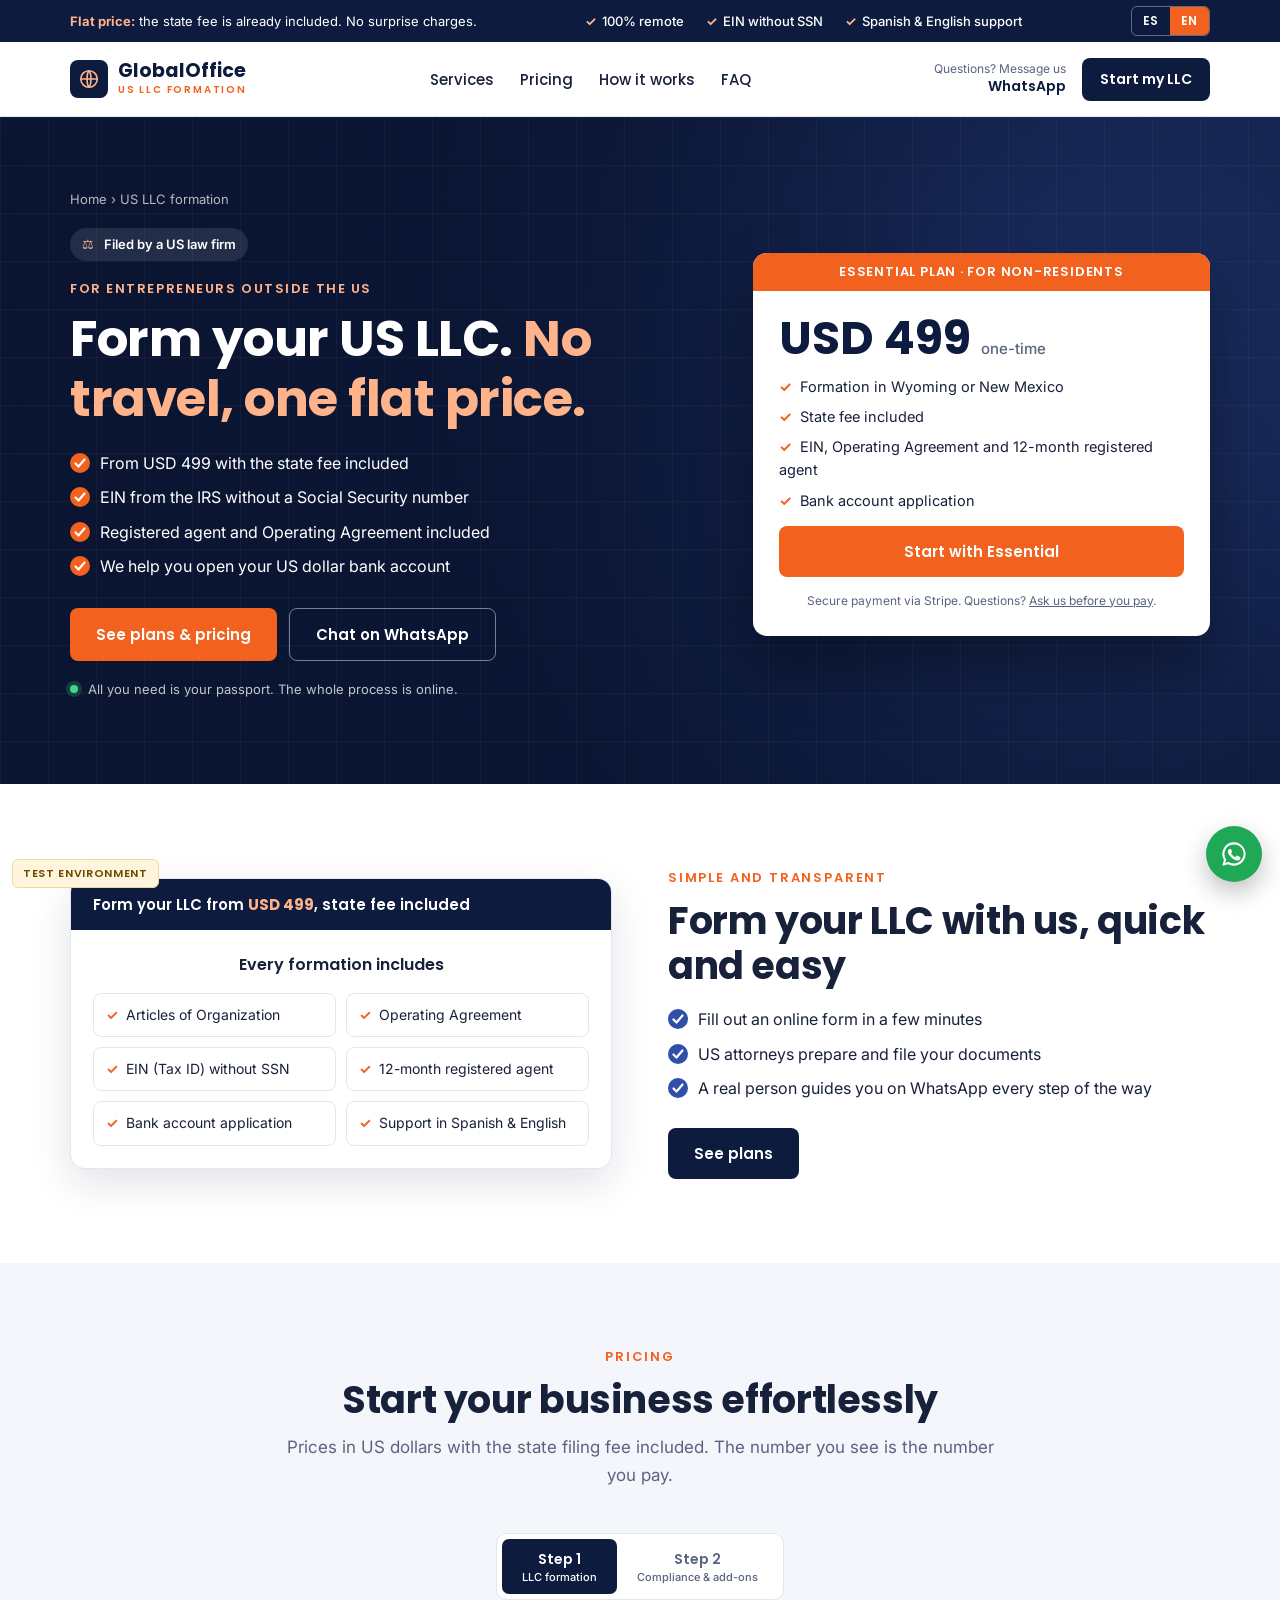
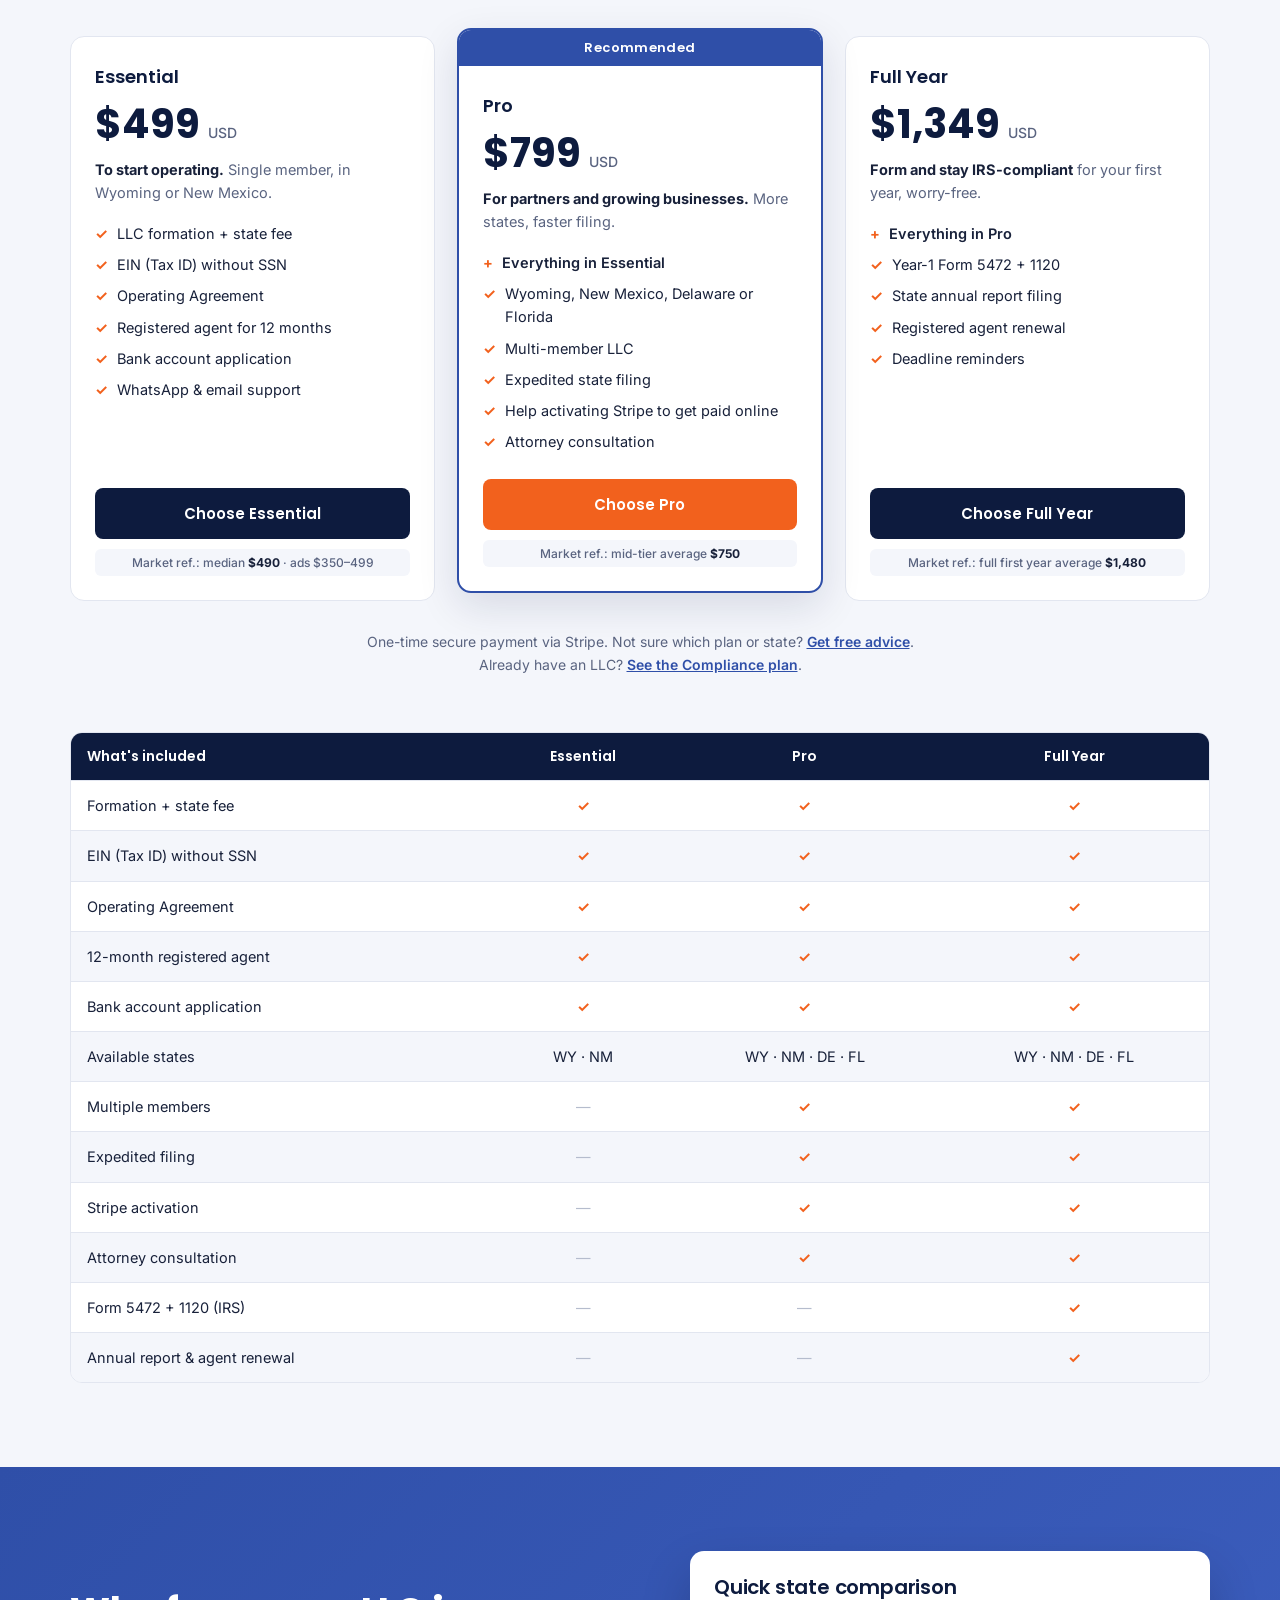
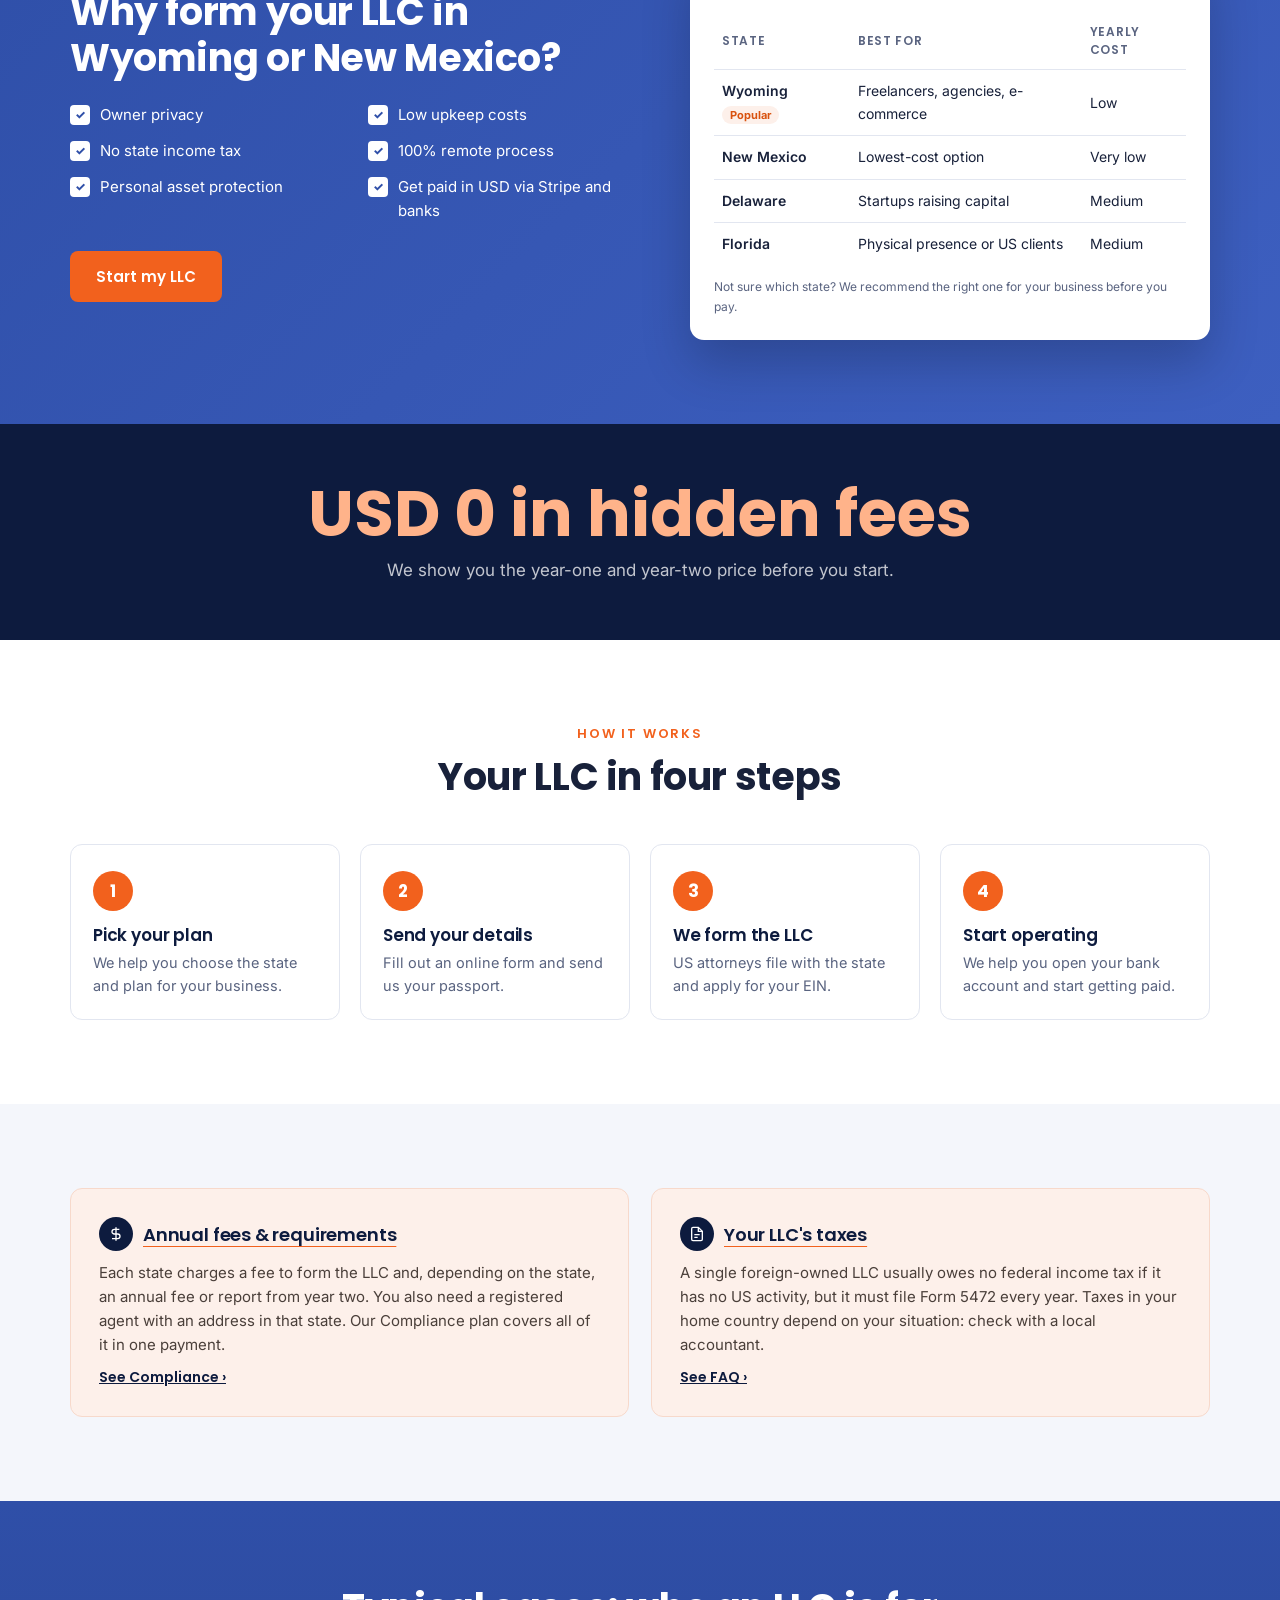
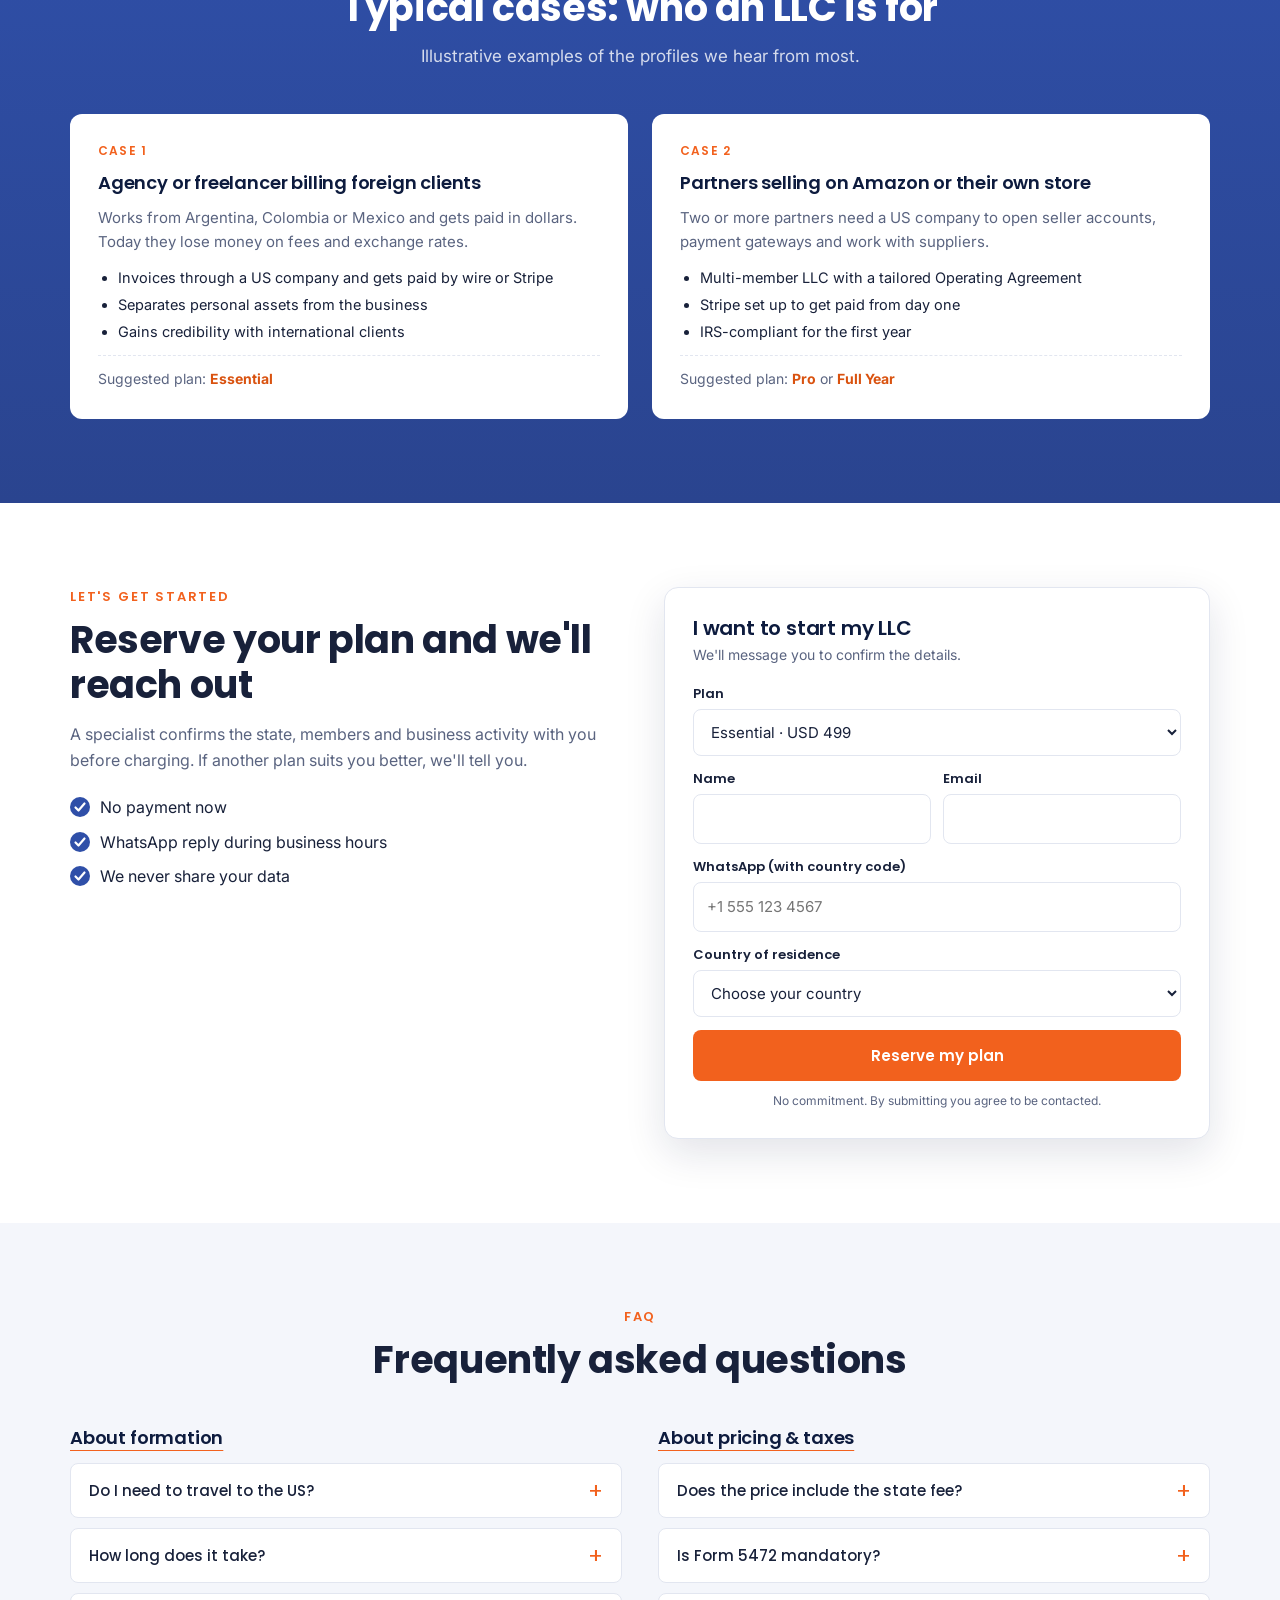
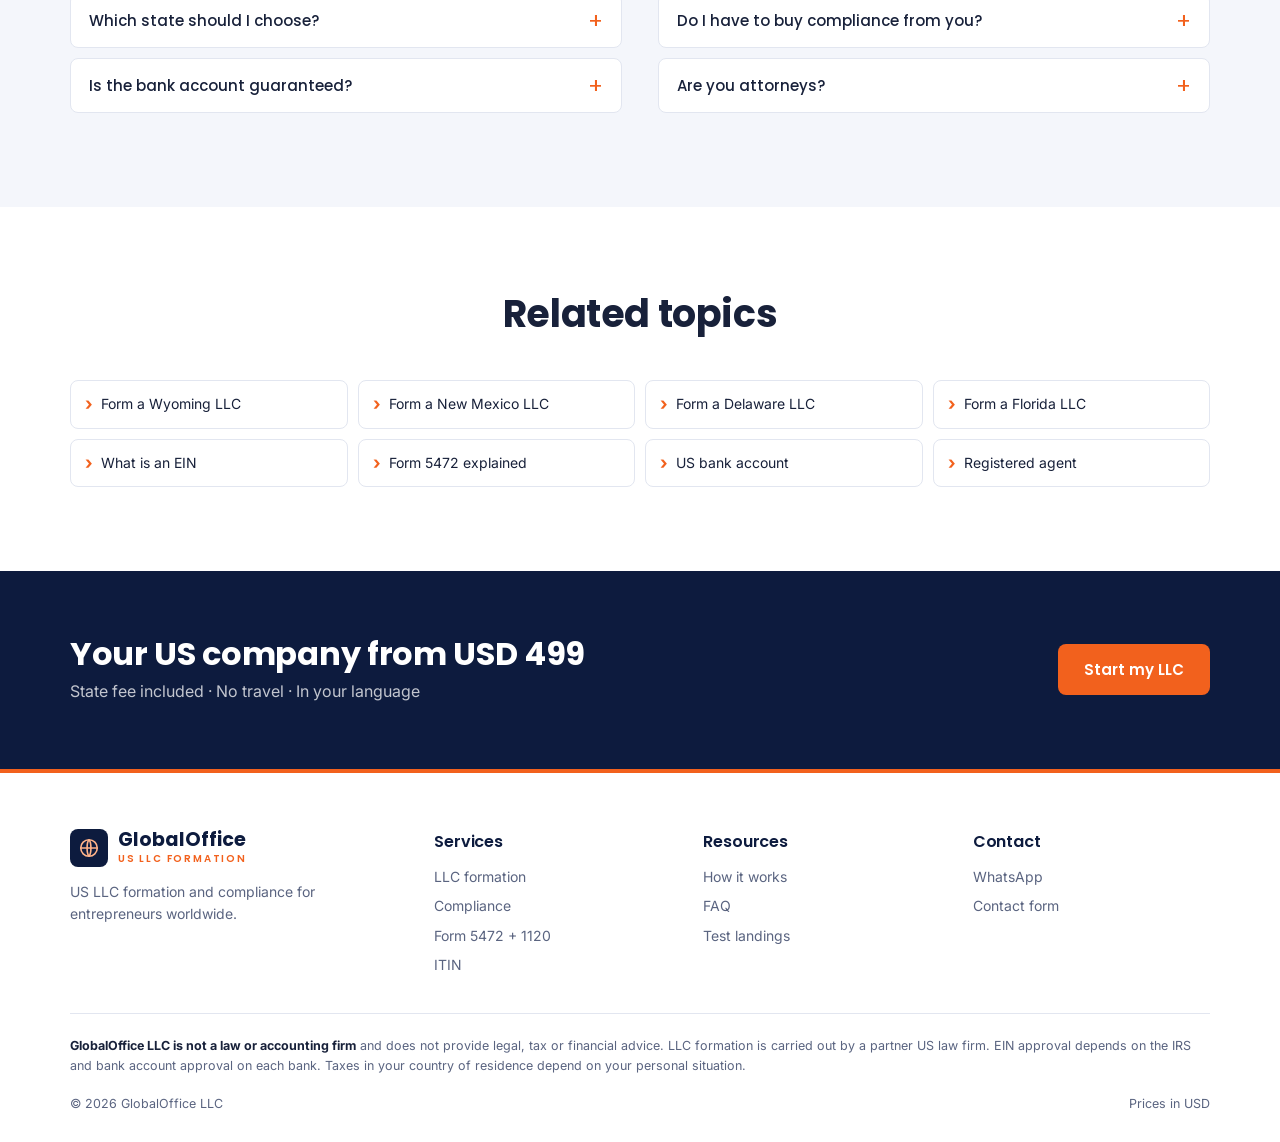
==== commit 8d342f48: "Botones de planes con Payment Links de Stripe (Esencial, Pro, Año Cubierto) Co-Authored-By: Claude O" ====
--- a/index.html
+++ b/index.html
@@ -96,7 +96,7 @@
           <li><span class="es">Solicitud de cuenta bancaria</span><span class="en">Bank account application</span></li>
         </ul>
         <a class="btn btn-orange btn-block" href="#contacto" data-plan="esencial"><span class="es">Empezar con Esencial</span><span class="en">Start with Essential</span></a>
-        <p class="fine"><span class="es">Sin pago ahora. Primero confirmamos tu caso.</span><span class="en">No payment now. We confirm your case first.</span></p>
+        <p class="fine"><span class="es">Pago seguro con Stripe. ¿Dudas? <a href="#contacto" data-plan="no-se">Consúltanos antes de pagar</a>.</span><span class="en">Secure payment via Stripe. Questions? <a href="#contacto" data-plan="no-se">Ask us before you pay</a>.</span></p>
       </div>
     </aside>
   </div>
@@ -218,6 +218,8 @@
         </article>
       </div>
       <p class="plans-foot">
+        <span class="es">Pago único y seguro con Stripe. ¿No sabes qué plan o estado elegir? <a href="#contacto">Te asesoramos sin costo</a>.</span>
+        <span class="en">One-time secure payment via Stripe. Not sure which plan or state? <a href="#contacto">Get free advice</a>.</span><br>
         <span class="es">¿Ya tienes una LLC? <a href="#precios" data-open-tab="tab-maint">Mira el plan de Mantenimiento</a>.</span>
         <span class="en">Already have an LLC? <a href="#precios" data-open-tab="tab-maint">See the Compliance plan</a>.</span>
       </p>
@@ -325,7 +327,7 @@
           <tr><td>Florida</td><td><span class="es">Presencia física o clientes en EE.UU.</span><span class="en">Physical presence or US clients</span></td><td><span class="es">Medio</span><span class="en">Medium</span></td></tr>
         </tbody>
       </table>
-      <p class="fine"><span class="es">Te recomendamos el estado según tu actividad antes de cobrar.</span><span class="en">We recommend the right state for your business before you pay.</span></p>
+      <p class="fine"><span class="es">¿No sabes qué estado elegir? Te lo recomendamos según tu actividad antes de que pagues.</span><span class="en">Not sure which state? We recommend the right one for your business before you pay.</span></p>
     </div>
   </div>
 </section>
